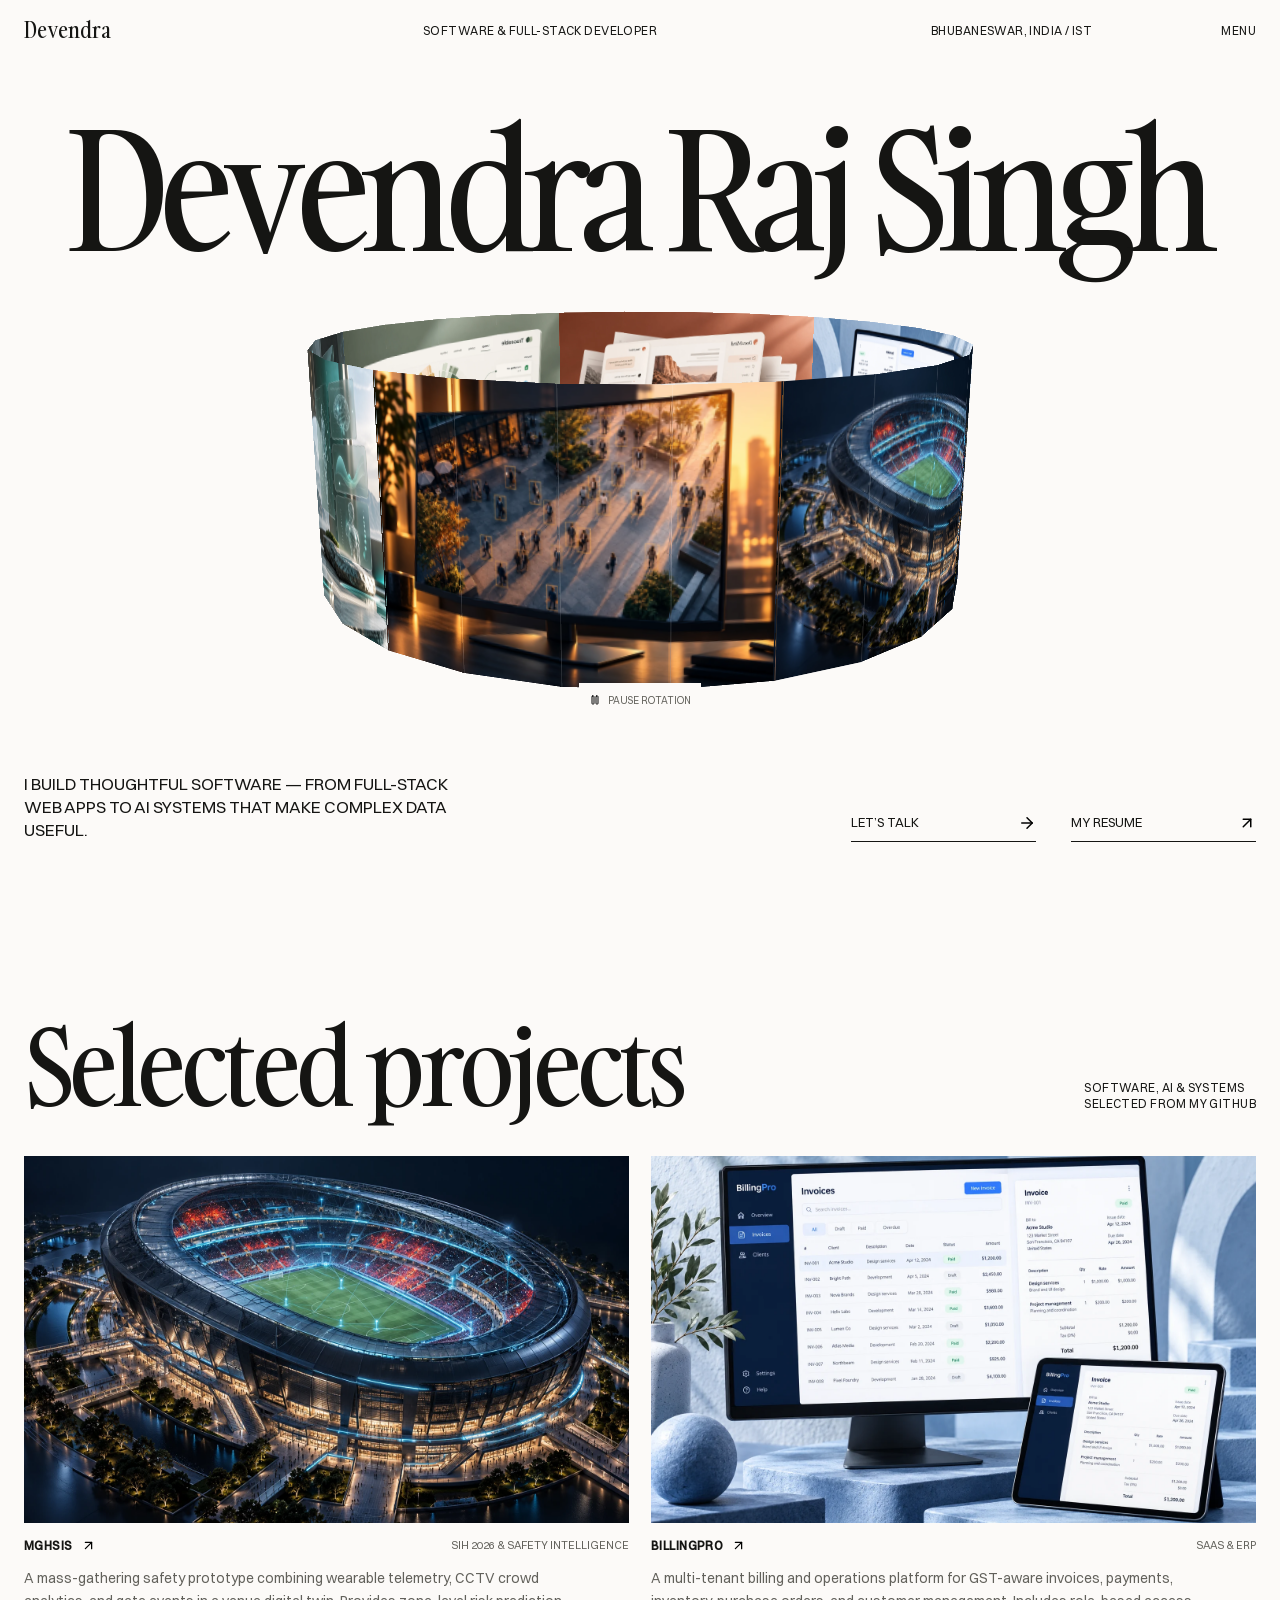
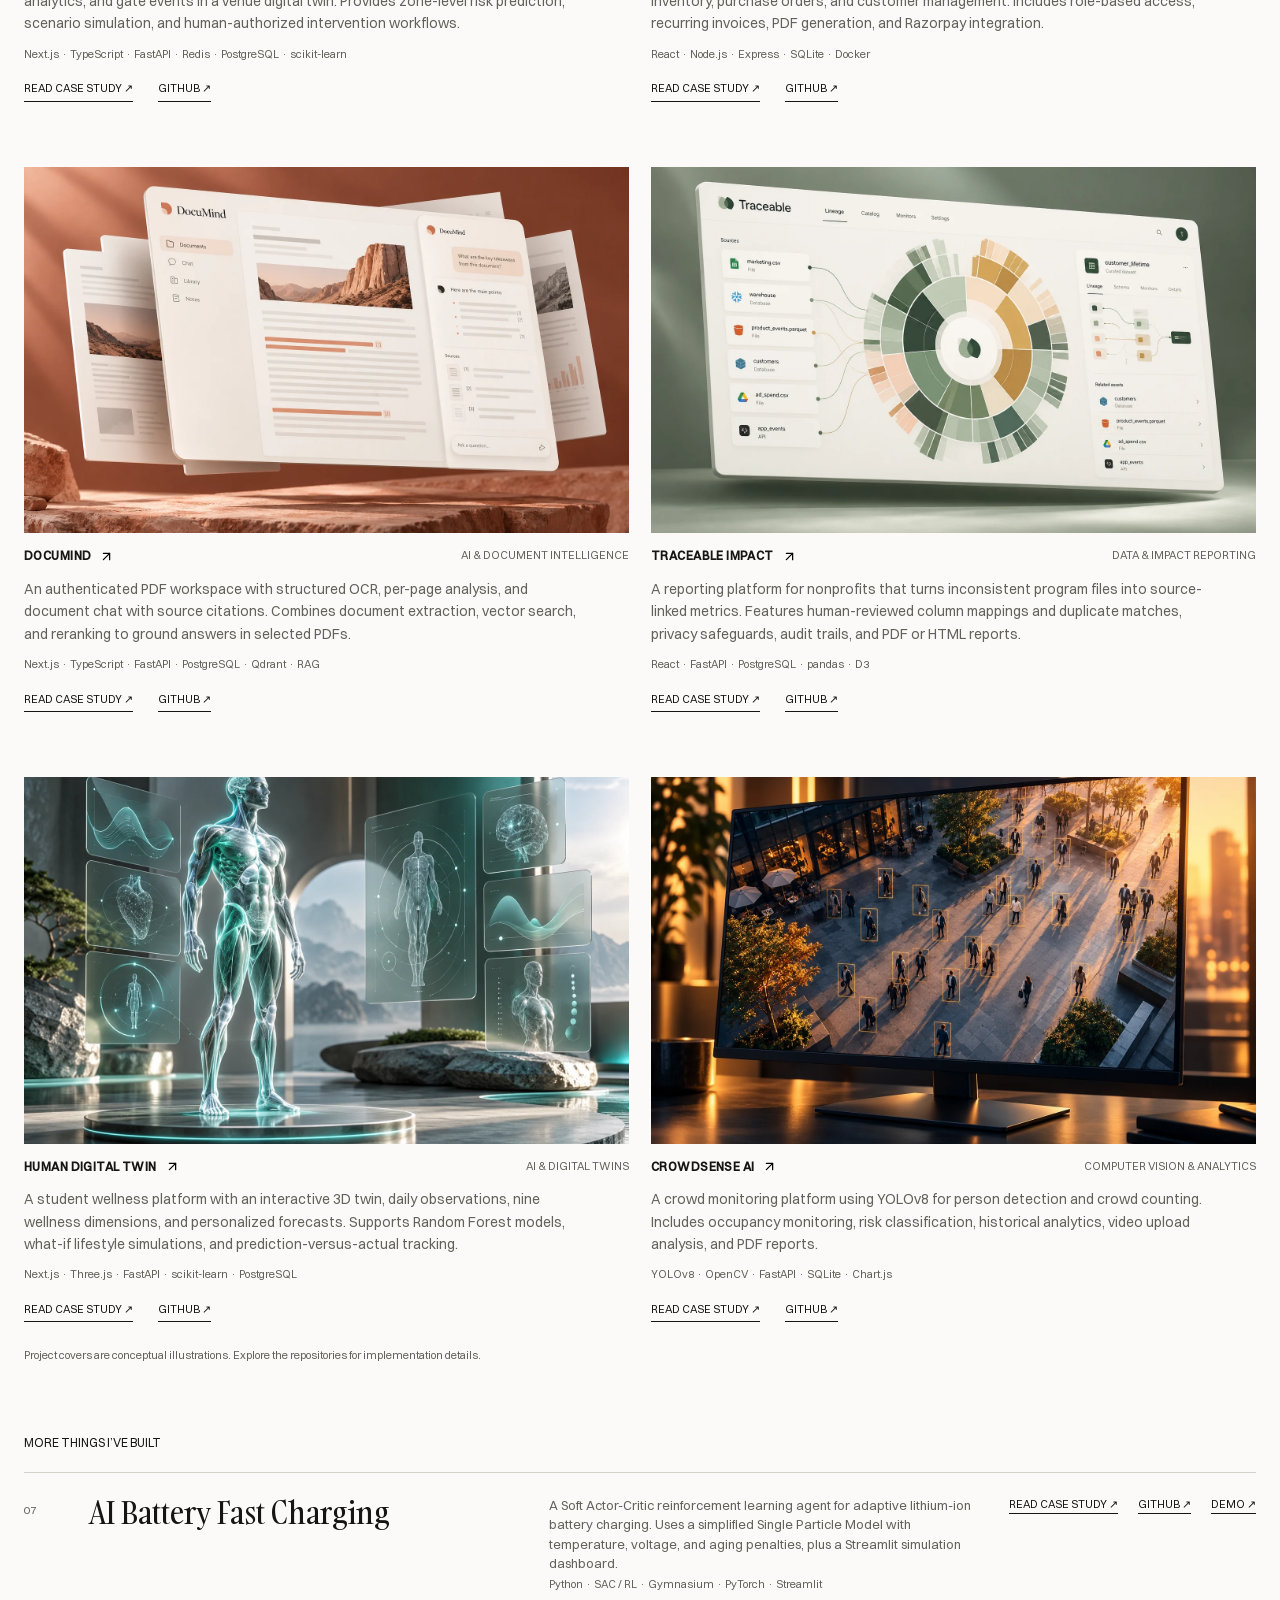
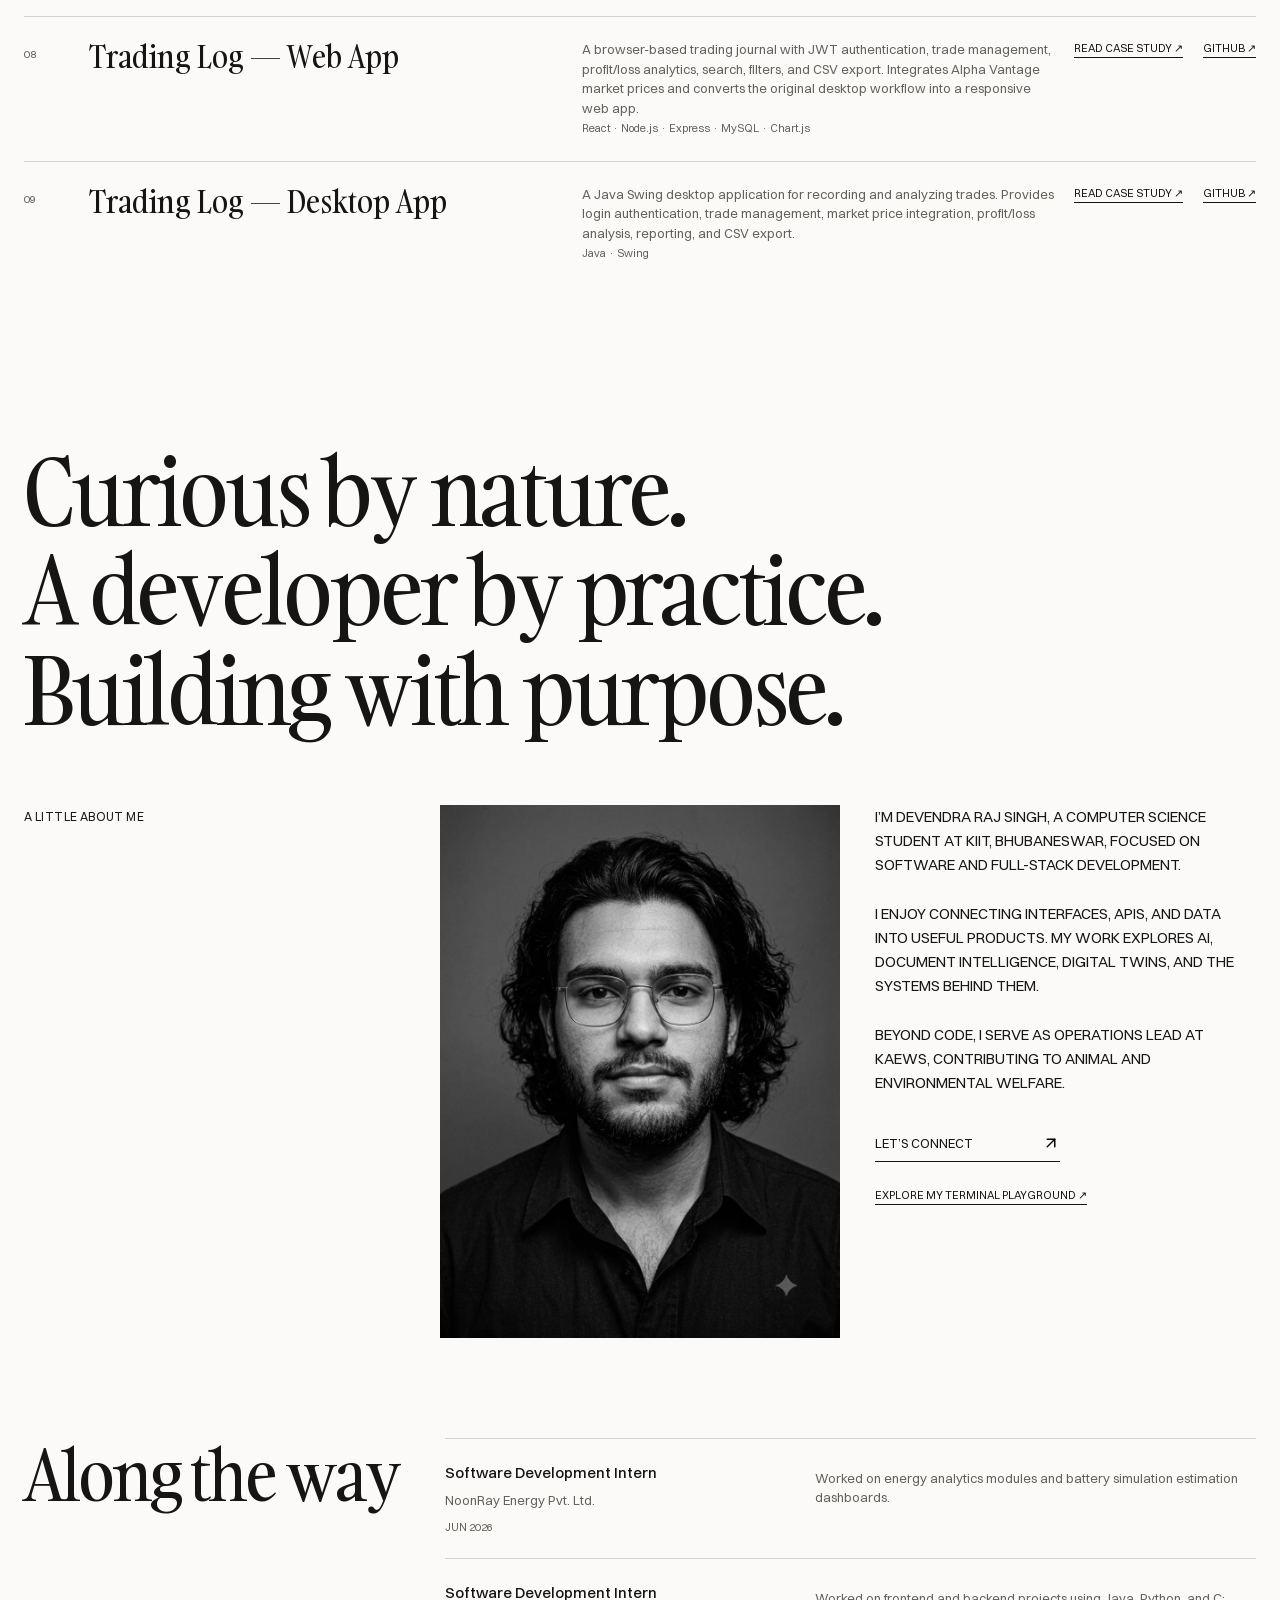
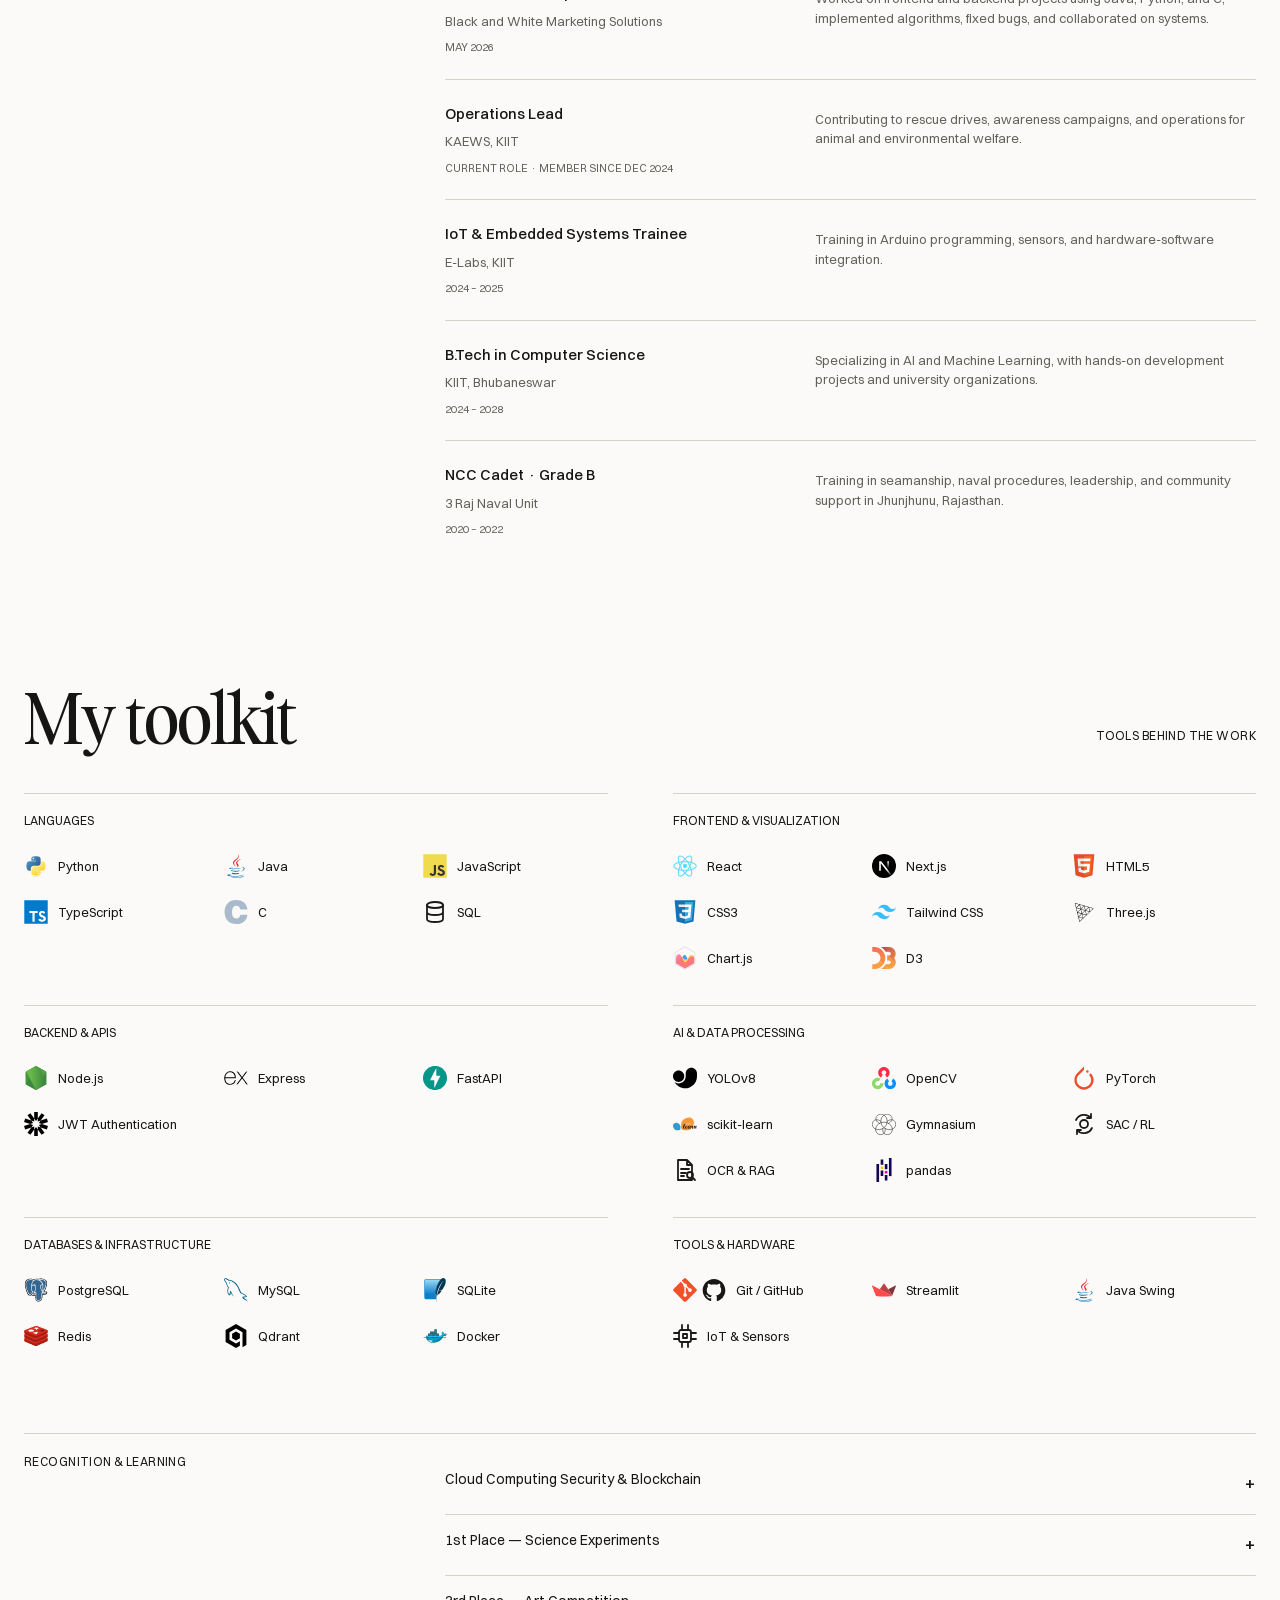
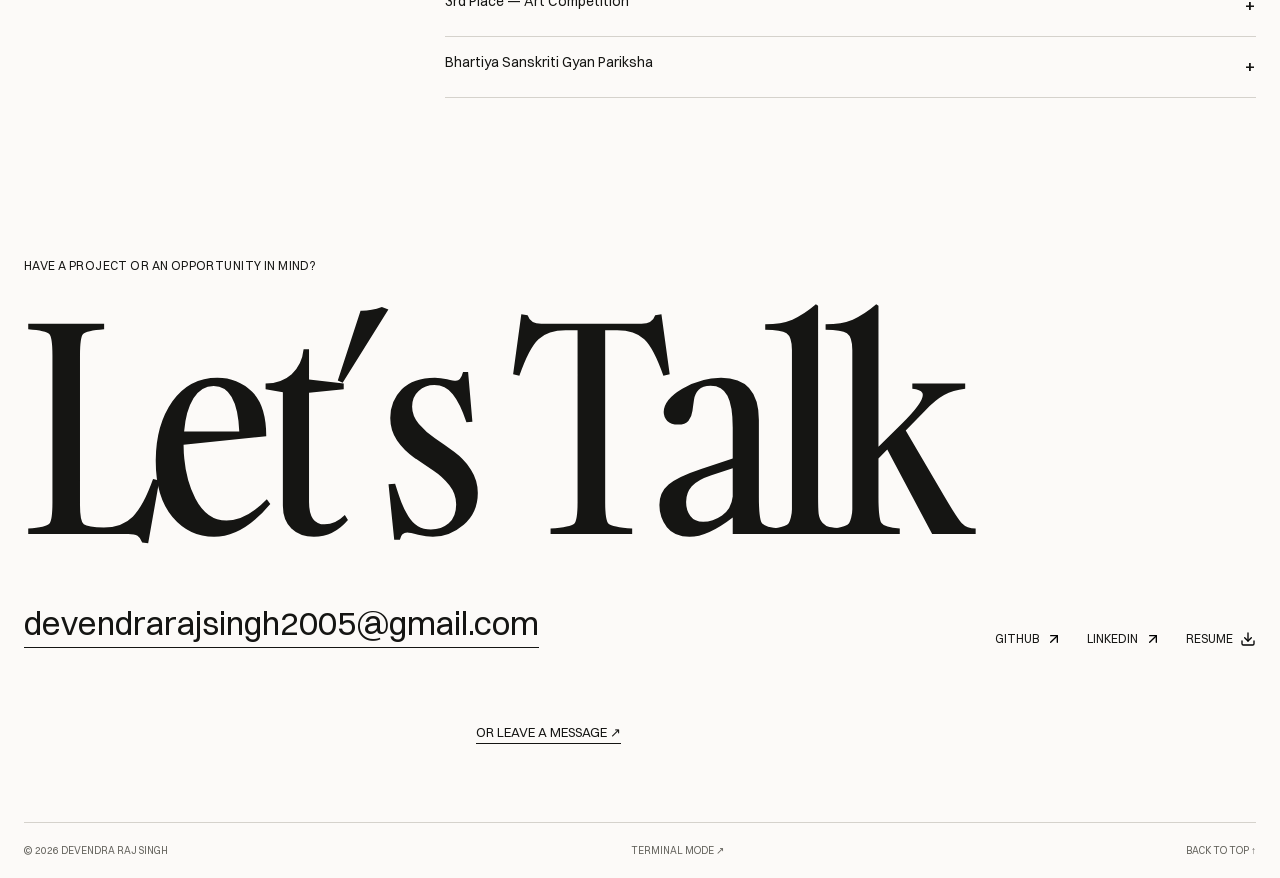
==== index.html @ 2e018aa2 "Publish redesigned portfolio with nine project case studies" ====
<!doctype html>
<html lang="en"><head><meta charset="utf-8"><meta name="viewport" content="width=device-width,initial-scale=1"><title>Devendra Raj Singh — Software & Full-Stack Developer</title><meta name="description" content="Devendra Raj Singh — full-stack developer and Computer Science student at KIIT. Explore software, AI, and digital twin projects."><meta name="theme-color" content="#fcfaf8"><link rel="icon" href="favicon.svg" type="image/svg+xml"><link rel="preload" href="fonts/gambarino.woff2" as="font" type="font/woff2" crossorigin><link rel="stylesheet" href="portfolio.css"><script defer src="vendor/email.min.js"></script><script defer src="portfolio.js"></script></head>
<body><a class="skip" href="#main">Skip to content</a>
<header class="site-header"><a class="wordmark" href="#home" aria-label="Devendra Raj Singh home">Devendra</a><span class="eyebrow">Software & full-stack developer</span><span class="eyebrow location">Bhubaneswar, India / IST</span><button class="menu-toggle" type="button" aria-expanded="false" aria-controls="menu-panel">MENU</button></header>
<div class="menu-panel" id="menu-panel" hidden><nav aria-label="Main navigation"><a href="#home"><small>01</small>Home</a><a href="#projects"><small>02</small>Projects</a><a href="#about"><small>03</small>About</a><a href="#skills"><small>04</small>Skills</a><a href="#contact"><small>05</small>Contact</a></nav><div class="menu-footer"><a href="output/pdf/Devendra_Raj_Singh_Resume.pdf" target="_blank" rel="noopener">Download resume ↗</a><a href="mailto:devendrarajsingh2005@gmail.com">devendrarajsingh2005@gmail.com</a></div></div>
<main id="main"><section class="hero" id="home" aria-labelledby="hero-title"><h1 id="hero-title">Devendra <span>Raj Singh</span></h1><div class="ring-stage" tabindex="0" role="group" aria-label="Rotating project artwork. Drag or use left and right arrow keys to rotate; space to pause."><div class="project-ring" aria-hidden="true"><div class="ring-slice" style="--angle:0deg;background-image:url('images/redesign/mghsis-cover.webp');background-position:0% center"></div><div class="ring-slice" style="--angle:15deg;background-image:url('images/redesign/mghsis-cover.webp');background-position:33.333333333333336% center"></div><div class="ring-slice" style="--angle:30deg;background-image:url('images/redesign/mghsis-cover.webp');background-position:66.66666666666667% center"></div><div class="ring-slice" style="--angle:45deg;background-image:url('images/redesign/mghsis-cover.webp');background-position:100% center"></div><div class="ring-slice" style="--angle:60deg;background-image:url('images/redesign/billingpro-cover.webp');background-position:0% center"></div><div class="ring-slice" style="--angle:75deg;background-image:url('images/redesign/billingpro-cover.webp');background-position:33.333333333333336% center"></div><div class="ring-slice" style="--angle:90deg;background-image:url('images/redesign/billingpro-cover.webp');background-position:66.66666666666667% center"></div><div class="ring-slice" style="--angle:105deg;background-image:url('images/redesign/billingpro-cover.webp');background-position:100% center"></div><div class="ring-slice" style="--angle:120deg;background-image:url('images/redesign/documind-cover.webp');background-position:0% center"></div><div class="ring-slice" style="--angle:135deg;background-image:url('images/redesign/documind-cover.webp');background-position:33.333333333333336% center"></div><div class="ring-slice" style="--angle:150deg;background-image:url('images/redesign/documind-cover.webp');background-position:66.66666666666667% center"></div><div class="ring-slice" style="--angle:165deg;background-image:url('images/redesign/documind-cover.webp');background-position:100% center"></div><div class="ring-slice" style="--angle:180deg;background-image:url('images/redesign/traceable-cover.webp');background-position:0% center"></div><div class="ring-slice" style="--angle:195deg;background-image:url('images/redesign/traceable-cover.webp');background-position:33.333333333333336% center"></div><div class="ring-slice" style="--angle:210deg;background-image:url('images/redesign/traceable-cover.webp');background-position:66.66666666666667% center"></div><div class="ring-slice" style="--angle:225deg;background-image:url('images/redesign/traceable-cover.webp');background-position:100% center"></div><div class="ring-slice" style="--angle:240deg;background-image:url('images/redesign/human-twin-cover.webp');background-position:0% center"></div><div class="ring-slice" style="--angle:255deg;background-image:url('images/redesign/human-twin-cover.webp');background-position:33.333333333333336% center"></div><div class="ring-slice" style="--angle:270deg;background-image:url('images/redesign/human-twin-cover.webp');background-position:66.66666666666667% center"></div><div class="ring-slice" style="--angle:285deg;background-image:url('images/redesign/human-twin-cover.webp');background-position:100% center"></div><div class="ring-slice" style="--angle:300deg;background-image:url('images/redesign/crowdsense-cover.webp');background-position:0% center"></div><div class="ring-slice" style="--angle:315deg;background-image:url('images/redesign/crowdsense-cover.webp');background-position:33.333333333333336% center"></div><div class="ring-slice" style="--angle:330deg;background-image:url('images/redesign/crowdsense-cover.webp');background-position:66.66666666666667% center"></div><div class="ring-slice" style="--angle:345deg;background-image:url('images/redesign/crowdsense-cover.webp');background-position:100% center"></div></div></div><div class="ring-bottom"><button type="button" class="motion-toggle" hidden><img src="images/icons/pause.svg" alt="" width="18" height="18"><span>Pause rotation</span></button></div><div class="hero-bottom"><p class="hero-intro">I build thoughtful software — from full-stack web apps to AI systems that make complex data useful.</p><div class="hero-actions"><a class="text-link" href="#contact">Let’s talk <img src="images/icons/arrow-right.svg" alt="" width="18" height="18"></a><a class="text-link" href="output/pdf/Devendra_Raj_Singh_Resume.pdf" target="_blank" rel="noopener">My resume <img src="images/icons/arrow-up-right.svg" alt="" width="18" height="18"></a></div></div></section>
<section class="section" id="projects" aria-labelledby="projects-title"><div class="section-top"><h2 id="projects-title">Selected projects</h2><span class="eyebrow">Software, AI & systems<br>Selected from my GitHub</span></div><div class="project-grid"><article class="project"><a class="project-image" href="case-studies/mghsis.html" aria-label="Read the MGHSIS case study"><img src="images/redesign/mghsis-cover.webp" alt="MGHSIS — illustrative project artwork" width="1536" height="1024" loading="lazy"></a><div class="project-caption"><h3 class="eyebrow"><a href="case-studies/mghsis.html">MGHSIS <img src="images/icons/arrow-up-right.svg" alt="" width="18" height="18"></a></h3><span class="project-category">SIH 2026 &amp; Safety Intelligence</span></div><p class="project-description">A mass-gathering safety prototype combining wearable telemetry, CCTV crowd analytics, and gate events in a venue digital twin. Provides zone-level risk prediction, scenario simulation, and human-authorized intervention workflows.</p><p class="project-tech">Next.js · TypeScript · FastAPI · Redis · PostgreSQL · scikit-learn</p><div class="project-links"><a href="case-studies/mghsis.html">Read case study ↗</a><a href="https://github.com/devendrarajsingh07/SIH2026-MGHSIS." target="_blank" rel="noopener noreferrer">GitHub ↗</a></div></article>
<article class="project"><a class="project-image" href="case-studies/billingpro.html" aria-label="Read the BillingPro case study"><img src="images/redesign/billingpro-cover.webp" alt="BillingPro — illustrative project artwork" width="1536" height="1024" loading="lazy"></a><div class="project-caption"><h3 class="eyebrow"><a href="case-studies/billingpro.html">BillingPro <img src="images/icons/arrow-up-right.svg" alt="" width="18" height="18"></a></h3><span class="project-category">SaaS &amp; ERP</span></div><p class="project-description">A multi-tenant billing and operations platform for GST-aware invoices, payments, inventory, purchase orders, and customer management. Includes role-based access, recurring invoices, PDF generation, and Razorpay integration.</p><p class="project-tech">React · Node.js · Express · SQLite · Docker</p><div class="project-links"><a href="case-studies/billingpro.html">Read case study ↗</a><a href="https://github.com/devendrarajsingh07/billingpro-saas" target="_blank" rel="noopener noreferrer">GitHub ↗</a></div></article>
<article class="project"><a class="project-image" href="case-studies/documind.html" aria-label="Read the DocuMind case study"><img src="images/redesign/documind-cover.webp" alt="DocuMind — illustrative project artwork" width="1536" height="1024" loading="lazy"></a><div class="project-caption"><h3 class="eyebrow"><a href="case-studies/documind.html">DocuMind <img src="images/icons/arrow-up-right.svg" alt="" width="18" height="18"></a></h3><span class="project-category">AI &amp; Document Intelligence</span></div><p class="project-description">An authenticated PDF workspace with structured OCR, per-page analysis, and document chat with source citations. Combines document extraction, vector search, and reranking to ground answers in selected PDFs.</p><p class="project-tech">Next.js · TypeScript · FastAPI · PostgreSQL · Qdrant · RAG</p><div class="project-links"><a href="case-studies/documind.html">Read case study ↗</a><a href="https://github.com/devendrarajsingh07/Pdf-with-Ai-Rag" target="_blank" rel="noopener noreferrer">GitHub ↗</a></div></article>
<article class="project"><a class="project-image" href="case-studies/traceable.html" aria-label="Read the Traceable Impact case study"><img src="images/redesign/traceable-cover.webp" alt="Traceable Impact — illustrative project artwork" width="1536" height="1024" loading="lazy"></a><div class="project-caption"><h3 class="eyebrow"><a href="case-studies/traceable.html">Traceable Impact <img src="images/icons/arrow-up-right.svg" alt="" width="18" height="18"></a></h3><span class="project-category">Data &amp; Impact Reporting</span></div><p class="project-description">A reporting platform for nonprofits that turns inconsistent program files into source-linked metrics. Features human-reviewed column mappings and duplicate matches, privacy safeguards, audit trails, and PDF or HTML reports.</p><p class="project-tech">React · FastAPI · PostgreSQL · pandas · D3</p><div class="project-links"><a href="case-studies/traceable.html">Read case study ↗</a><a href="https://github.com/devendrarajsingh07/Traceable-impact-reporting-" target="_blank" rel="noopener noreferrer">GitHub ↗</a></div></article>
<article class="project"><a class="project-image" href="case-studies/human-digital-twin.html" aria-label="Read the Human Digital Twin case study"><img src="images/redesign/human-twin-cover.webp" alt="Human Digital Twin — illustrative project artwork" width="1536" height="1024" loading="lazy"></a><div class="project-caption"><h3 class="eyebrow"><a href="case-studies/human-digital-twin.html">Human Digital Twin <img src="images/icons/arrow-up-right.svg" alt="" width="18" height="18"></a></h3><span class="project-category">AI &amp; Digital Twins</span></div><p class="project-description">A student wellness platform with an interactive 3D twin, daily observations, nine wellness dimensions, and personalized forecasts. Supports Random Forest models, what-if lifestyle simulations, and prediction-versus-actual tracking.</p><p class="project-tech">Next.js · Three.js · FastAPI · scikit-learn · PostgreSQL</p><div class="project-links"><a href="case-studies/human-digital-twin.html">Read case study ↗</a><a href="https://github.com/devendrarajsingh07/Human-Digital-Twin0.1" target="_blank" rel="noopener noreferrer">GitHub ↗</a></div></article>
<article class="project"><a class="project-image" href="case-studies/crowdsense.html" aria-label="Read the CrowdSense AI case study"><img src="images/redesign/crowdsense-cover.webp" alt="CrowdSense AI — illustrative project artwork" width="1536" height="1024" loading="lazy"></a><div class="project-caption"><h3 class="eyebrow"><a href="case-studies/crowdsense.html">CrowdSense AI <img src="images/icons/arrow-up-right.svg" alt="" width="18" height="18"></a></h3><span class="project-category">Computer Vision &amp; Analytics</span></div><p class="project-description">A crowd monitoring platform using YOLOv8 for person detection and crowd counting. Includes occupancy monitoring, risk classification, historical analytics, video upload analysis, and PDF reports.</p><p class="project-tech">YOLOv8 · OpenCV · FastAPI · SQLite · Chart.js</p><div class="project-links"><a href="case-studies/crowdsense.html">Read case study ↗</a><a href="https://github.com/devendrarajsingh07/CrowdSense-AI" target="_blank" rel="noopener noreferrer">GitHub ↗</a></div></article></div><p class="art-note">Project covers are conceptual illustrations. Explore the repositories for implementation details.</p><div class="more-projects"><h3>More things I’ve built</h3><article class="archive-project"><span class="number">07</span><h3><a href="case-studies/battery-fast-charging.html" aria-label="Read the AI Battery Fast Charging case study">AI Battery Fast Charging</a></h3><p>A Soft Actor-Critic reinforcement learning agent for adaptive lithium-ion battery charging. Uses a simplified Single Particle Model with temperature, voltage, and aging penalties, plus a Streamlit simulation dashboard.<br><span class="project-tech">Python · SAC / RL · Gymnasium · PyTorch · Streamlit</span></p><div class="archive-links"><a href="case-studies/battery-fast-charging.html">Read case study ↗</a><a href="https://github.com/devendrarajsingh07/AI_Battery_Fast_Charging" target="_blank" rel="noopener noreferrer">GitHub ↗</a><a href="https://devrajsingh07.streamlit.app" target="_blank" rel="noopener noreferrer">Demo ↗</a></div></article>
<article class="archive-project"><span class="number">08</span><h3><a href="case-studies/trading-log-web.html" aria-label="Read the Trading Log — Web App case study">Trading Log — Web App</a></h3><p>A browser-based trading journal with JWT authentication, trade management, profit/loss analytics, search, filters, and CSV export. Integrates Alpha Vantage market prices and converts the original desktop workflow into a responsive web app.<br><span class="project-tech">React · Node.js · Express · MySQL · Chart.js</span></p><div class="archive-links"><a href="case-studies/trading-log-web.html">Read case study ↗</a><a href="https://github.com/devendrarajsingh07/Trading-Log-Management-System-using-JS" target="_blank" rel="noopener noreferrer">GitHub ↗</a></div></article>
<article class="archive-project"><span class="number">09</span><h3><a href="case-studies/trading-log-desktop.html" aria-label="Read the Trading Log — Desktop App case study">Trading Log — Desktop App</a></h3><p>A Java Swing desktop application for recording and analyzing trades. Provides login authentication, trade management, market price integration, profit/loss analysis, reporting, and CSV export.<br><span class="project-tech">Java · Swing</span></p><div class="archive-links"><a href="case-studies/trading-log-desktop.html">Read case study ↗</a><a href="https://github.com/devendrarajsingh07/Trading-Log-Management-System" target="_blank" rel="noopener noreferrer">GitHub ↗</a></div></article></div></section>
<section class="section about" id="about" aria-labelledby="about-title"><h2 class="about-heading" id="about-title">Curious by nature.<br>A developer by practice.<br>Building with purpose.</h2><div class="about-layout"><p class="eyebrow about-label">A little about me</p><img class="portrait" src="images/devendra-portrait.jpeg" alt="Portrait of Devendra Raj Singh" width="896" height="1200" loading="lazy"><div class="about-copy"><p>I’m Devendra Raj Singh, a Computer Science student at KIIT, Bhubaneswar, focused on software and full-stack development.</p><p>I enjoy connecting interfaces, APIs, and data into useful products. My work explores AI, document intelligence, digital twins, and the systems behind them.</p><p>Beyond code, I serve as Operations Lead at KAEWS, contributing to animal and environmental welfare.</p><a class="text-link" href="mailto:devendrarajsingh2005@gmail.com">Let’s connect <img src="images/icons/arrow-up-right.svg" alt="" width="18" height="18"></a><a class="small-link" href="terminal.html">Explore my terminal playground ↗</a></div></div><div class="experience"><h2>Along the way</h2><div><article class="experience-entry"><div><h3>Software Development Intern</h3><p>NoonRay Energy Pvt. Ltd.</p><time>Jun 2026</time></div><p>Worked on energy analytics modules and battery simulation estimation dashboards.</p></article><article class="experience-entry"><div><h3>Software Development Intern</h3><p>Black and White Marketing Solutions</p><time>May 2026</time></div><p>Worked on frontend and backend projects using Java, Python, and C; implemented algorithms, fixed bugs, and collaborated on systems.</p></article><article class="experience-entry"><div><h3>Operations Lead</h3><p>KAEWS, KIIT</p><time>Current role · Member since Dec 2024</time></div><p>Contributing to rescue drives, awareness campaigns, and operations for animal and environmental welfare.</p></article><article class="experience-entry"><div><h3>IoT &amp; Embedded Systems Trainee</h3><p>E-Labs, KIIT</p><time>2024 – 2025</time></div><p>Training in Arduino programming, sensors, and hardware-software integration.</p></article><article class="experience-entry"><div><h3>B.Tech in Computer Science</h3><p>KIIT, Bhubaneswar</p><time>2024 – 2028</time></div><p>Specializing in AI and Machine Learning, with hands-on development projects and university organizations.</p></article><article class="experience-entry"><div><h3>NCC Cadet · Grade B</h3><p>3 Raj Naval Unit</p><time>2020 – 2022</time></div><p>Training in seamanship, naval procedures, leadership, and community support in Jhunjhunu, Rajasthan.</p></article></div></div></section>
<section class="section skills" id="skills" aria-labelledby="skills-title"><div class="section-top"><h2 id="skills-title">My toolkit</h2><p class="eyebrow">Tools behind the work</p></div><div class="skills-grid-groups"><div class="skill-group"><h3>Languages</h3><div class="skills-grid">
                    <span class="skill-badge"><img class="skill-icon" src="images/skills/python.svg" alt="" aria-hidden="true" width="24" height="24" loading="lazy"><span>Python</span></span>
                    <span class="skill-badge"><img class="skill-icon" src="images/skills/java.svg" alt="" aria-hidden="true" width="24" height="24" loading="lazy"><span>Java</span></span>
                    <span class="skill-badge"><img class="skill-icon" src="images/skills/javascript.svg" alt="" aria-hidden="true" width="24" height="24" loading="lazy"><span>JavaScript</span></span>
                    <span class="skill-badge"><img class="skill-icon" src="images/skills/typescript.svg" alt="" aria-hidden="true" width="24" height="24" loading="lazy"><span>TypeScript</span></span>
                    <span class="skill-badge"><img class="skill-icon" src="images/skills/c.svg" alt="" aria-hidden="true" width="24" height="24" loading="lazy"><span>C</span></span>
                    <span class="skill-badge"><img class="skill-icon" src="images/skills/sql.svg" alt="" aria-hidden="true" width="24" height="24" loading="lazy"><span>SQL</span></span>
                </div></div>
<div class="skill-group"><h3>Frontend &amp; Visualization</h3><div class="skills-grid">
                    <span class="skill-badge"><img class="skill-icon" src="images/skills/react.svg" alt="" aria-hidden="true" width="24" height="24" loading="lazy"><span>React</span></span>
                    <span class="skill-badge"><img class="skill-icon" src="images/skills/nextjs.svg" alt="" aria-hidden="true" width="24" height="24" loading="lazy"><span>Next.js</span></span>
                    <span class="skill-badge"><img class="skill-icon" src="images/skills/html5.svg" alt="" aria-hidden="true" width="24" height="24" loading="lazy"><span>HTML5</span></span>
                    <span class="skill-badge"><img class="skill-icon" src="images/skills/css3.svg" alt="" aria-hidden="true" width="24" height="24" loading="lazy"><span>CSS3</span></span>
                    <span class="skill-badge"><img class="skill-icon" src="images/skills/tailwind.svg" alt="" aria-hidden="true" width="24" height="24" loading="lazy"><span>Tailwind CSS</span></span>
                    <span class="skill-badge"><img class="skill-icon" src="images/skills/threejs.svg" alt="" aria-hidden="true" width="24" height="24" loading="lazy"><span>Three.js</span></span>
                    <span class="skill-badge"><img class="skill-icon" src="images/skills/chartjs.svg" alt="" aria-hidden="true" width="24" height="24" loading="lazy"><span>Chart.js</span></span>
                    <span class="skill-badge"><img class="skill-icon" src="images/skills/d3.svg" alt="" aria-hidden="true" width="24" height="24" loading="lazy"><span>D3</span></span>
                </div></div>
<div class="skill-group"><h3>Backend &amp; APIs</h3><div class="skills-grid">
                    <span class="skill-badge"><img class="skill-icon" src="images/skills/nodejs.svg" alt="" aria-hidden="true" width="24" height="24" loading="lazy"><span>Node.js</span></span>
                    <span class="skill-badge"><img class="skill-icon" src="images/skills/express.svg" alt="" aria-hidden="true" width="24" height="24" loading="lazy"><span>Express</span></span>
                    <span class="skill-badge"><img class="skill-icon" src="images/skills/fastapi.svg" alt="" aria-hidden="true" width="24" height="24" loading="lazy"><span>FastAPI</span></span>
                    <span class="skill-badge"><img class="skill-icon" src="images/skills/jsonwebtokens.svg" alt="" aria-hidden="true" width="24" height="24" loading="lazy"><span>JWT Authentication</span></span>
                </div></div>
<div class="skill-group"><h3>AI &amp; Data Processing</h3><div class="skills-grid">
                    <span class="skill-badge"><img class="skill-icon" src="images/skills/ultralytics.svg" alt="" aria-hidden="true" width="24" height="24" loading="lazy"><span>YOLOv8</span></span>
                    <span class="skill-badge"><img class="skill-icon" src="images/skills/opencv.svg" alt="" aria-hidden="true" width="24" height="24" loading="lazy"><span>OpenCV</span></span>
                    <span class="skill-badge"><img class="skill-icon" src="images/skills/pytorch.svg" alt="" aria-hidden="true" width="24" height="24" loading="lazy"><span>PyTorch</span></span>
                    <span class="skill-badge"><img class="skill-icon" src="images/skills/sklearn.svg" alt="" aria-hidden="true" width="24" height="24" loading="lazy"><span>scikit-learn</span></span>
                    <span class="skill-badge"><img class="skill-icon skill-icon-wide" src="images/skills/gymnasium.svg" alt="" aria-hidden="true" width="24" height="24" loading="lazy"><span>Gymnasium</span></span>
                    <span class="skill-badge"><img class="skill-icon" src="images/skills/reinforcement-learning.svg" alt="" aria-hidden="true" width="24" height="24" loading="lazy"><span>SAC / RL</span></span>
                    <span class="skill-badge"><img class="skill-icon" src="images/skills/document-ai.svg" alt="" aria-hidden="true" width="24" height="24" loading="lazy"><span>OCR &amp; RAG</span></span>
                    <span class="skill-badge"><img class="skill-icon" src="images/skills/pandas.svg" alt="" aria-hidden="true" width="24" height="24" loading="lazy"><span>pandas</span></span>
                </div></div>
<div class="skill-group"><h3>Databases &amp; Infrastructure</h3><div class="skills-grid">
                    <span class="skill-badge"><img class="skill-icon" src="images/skills/postgresql.svg" alt="" aria-hidden="true" width="24" height="24" loading="lazy"><span>PostgreSQL</span></span>
                    <span class="skill-badge"><img class="skill-icon" src="images/skills/mysql.svg" alt="" aria-hidden="true" width="24" height="24" loading="lazy"><span>MySQL</span></span>
                    <span class="skill-badge"><img class="skill-icon" src="images/skills/sqlite.svg" alt="" aria-hidden="true" width="24" height="24" loading="lazy"><span>SQLite</span></span>
                    <span class="skill-badge"><img class="skill-icon" src="images/skills/redis.svg" alt="" aria-hidden="true" width="24" height="24" loading="lazy"><span>Redis</span></span>
                    <span class="skill-badge"><img class="skill-icon" src="images/skills/qdrant.svg" alt="" aria-hidden="true" width="24" height="24" loading="lazy"><span>Qdrant</span></span>
                    <span class="skill-badge"><img class="skill-icon" src="images/skills/docker.svg" alt="" aria-hidden="true" width="24" height="24" loading="lazy"><span>Docker</span></span>
                </div></div>
<div class="skill-group"><h3>Tools &amp; Hardware</h3><div class="skills-grid">
                    <span class="skill-badge"><img class="skill-icon" src="images/skills/git.svg" alt="" aria-hidden="true" width="24" height="24" loading="lazy"><img class="skill-icon" src="images/skills/github.svg" alt="" aria-hidden="true" width="24" height="24" loading="lazy"><span>Git / GitHub</span></span>
                    <span class="skill-badge"><img class="skill-icon" src="images/skills/streamlit.svg" alt="" aria-hidden="true" width="24" height="24" loading="lazy"><span>Streamlit</span></span>
                    <span class="skill-badge"><img class="skill-icon" src="images/skills/java.svg" alt="" aria-hidden="true" width="24" height="24" loading="lazy"><span>Java Swing</span></span>
                    <span class="skill-badge"><img class="skill-icon" src="images/skills/iot.svg" alt="" aria-hidden="true" width="24" height="24" loading="lazy"><span>IoT &amp; Sensors</span></span>
                </div></div></div><div class="recognition"><p class="eyebrow">Recognition & learning</p><div><details><summary>Cloud Computing Security &amp; Blockchain</summary><p>Completed a 40-hour self-paced course from Electronics &amp; ICT Academy, IIT Roorkee, Jun 2026. Certificate ID: EICTIITR-SPC-CCSB-25-24.</p></details><details><summary>1st Place — Science Experiments</summary><p>Science &amp; Creativity Week, Birla Science Centre, BITS Pilani. Feb 2020.</p></details><details><summary>3rd Place — Art Competition</summary><p>Bharat Singh Memorial Art Competition, Birla Education Trust, Pilani. Dec 2019.</p></details><details><summary>Bhartiya Sanskriti Gyan Pariksha</summary><p>Participated in the cultural knowledge examination conducted by Gayatri Teerth, Shantikunj, Haridwar. 2019–20.</p></details></div></div></section>
<section class="section contact" id="contact" aria-labelledby="contact-title"><p class="eyebrow">Have a project or an opportunity in mind?</p><h2 id="contact-title">Let’s Talk</h2><div class="contact-top"><a class="email-link" href="mailto:devendrarajsingh2005@gmail.com">devendrarajsingh2005@gmail.com</a><div class="socials"><a href="https://github.com/devendrarajsingh07" target="_blank" rel="noopener noreferrer">GitHub <img src="images/icons/arrow-up-right.svg" alt="" width="18" height="18"></a><a href="https://www.linkedin.com/in/devendra-raj-singh-b118b3212/" target="_blank" rel="noopener noreferrer">LinkedIn <img src="images/icons/arrow-up-right.svg" alt="" width="18" height="18"></a><a href="output/pdf/Devendra_Raj_Singh_Resume.pdf" target="_blank" rel="noopener">Resume <img src="images/icons/download.svg" alt="" width="18" height="18"></a></div></div><details class="message-details"><summary>Or leave a message ↗</summary><form class="contact-form"><label>Your name<input name="name" autocomplete="name" required maxlength="120"></label><label>Email address<input name="email" type="email" autocomplete="email" required maxlength="254"></label><label class="full">Your message<textarea name="message" required maxlength="5000" rows="4"></textarea></label><button type="submit">Send message ↗</button><p class="form-status full" role="status" aria-live="polite"></p></form></details></section></main>
<footer class="site-footer"><span>© 2026 Devendra Raj Singh</span><a href="terminal.html">Terminal mode ↗</a><a href="#home">Back to top ↑</a></footer></body></html>
---- portfolio.css ----
@font-face{font-family:Gambarino;src:url('fonts/gambarino.woff2') format('woff2');font-display:swap}@font-face{font-family:Switzer;src:url('fonts/switzer-regular.woff2') format('woff2');font-display:swap}@font-face{font-family:Switzer;src:url('fonts/switzer-medium.woff2') format('woff2');font-weight:500;font-display:swap}
:root{--paper:#fcfaf8;--ink:#151513;--muted:#62615b;--line:#d5d2cc;--pad:24px}*{box-sizing:border-box}html{scroll-behavior:smooth;scroll-padding-top:85px}body{margin:0;background:var(--paper);color:var(--ink);font:16px/1.5 Switzer,Arial,sans-serif}body.menu-open{overflow:hidden}a{color:inherit;text-decoration:none}button,input,textarea{font:inherit;color:inherit}button,a,input,textarea,summary{-webkit-tap-highlight-color:transparent}button{cursor:pointer}a:focus-visible,button:focus-visible,summary:focus-visible,[tabindex]:focus-visible{outline:2px solid #975731;outline-offset:6px}img{display:block;max-width:100%}h1,h2,h3,p{margin:0}h1,h2,.serif{font-family:Gambarino,Georgia,serif;font-weight:400}h2{font-size:clamp(60px,8.2vw,130px);line-height:1.05;letter-spacing:-.045em}.eyebrow{font-size:12px;line-height:1.3;text-transform:uppercase;letter-spacing:.035em}.skip{position:fixed;top:-80px;left:15px;padding:12px;background:var(--ink);color:white;z-index:30}.skip:focus{top:12px}.site-header{position:relative;z-index:20;padding:20px var(--pad);display:grid;grid-template-columns:1fr 1fr 1fr auto;align-items:center;gap:20px}.wordmark{font-family:Gambarino,Georgia,serif;font-size:21px;line-height:1}.location{text-align:center}.menu-toggle{padding:0;border:0;background:none;font-size:12px;letter-spacing:.04em}.site-header:has(.menu-toggle[aria-expanded=true]){color:var(--paper)}.menu-panel{position:fixed;inset:0;background:var(--ink);color:var(--paper);z-index:15;padding:100px var(--pad) 30px;overflow:auto}.menu-panel[hidden]{display:none}.menu-panel nav a{border-bottom:1px solid #454540;display:flex;align-items:center;gap:25px;font-family:Gambarino,Georgia,serif;font-size:clamp(52px,8.5vw,115px);line-height:1.1;padding:7px 0}.menu-panel nav small{font-family:Switzer,Arial,sans-serif;font-size:12px;letter-spacing:0}.menu-footer{display:flex;justify-content:space-between;margin-top:30px;gap:20px;font-size:12px;text-transform:uppercase}.menu-footer a{text-decoration:underline;text-underline-offset:5px}
.hero{padding:38px var(--pad) 0;min-height:850px;overflow:hidden}.hero h1{font-size:clamp(60px,12.7vw,230px);letter-spacing:-.063em;line-height:1.1;white-space:nowrap;text-align:center;margin-left:-.035em}.ring-stage{height:390px;position:relative;perspective:1100px;touch-action:pan-y;cursor:grab;outline-offset:-12px;--radius:310px;--slice-width:83px;--slice-height:230px}.ring-stage:active{cursor:grabbing}.project-ring{position:absolute;top:45%;left:50%;width:0;height:0;transform-style:preserve-3d;transform:rotateX(-13deg) rotateY(22deg)}.ring-slice{position:absolute;left:calc(var(--slice-width)/-2);top:calc(var(--slice-height)/-2);width:calc(var(--slice-width) + 1px);height:var(--slice-height);background-size:400% 100%;backface-visibility:visible;transform:rotateY(var(--angle)) translateZ(var(--radius));border-right:1px solid #ffffff26}.ring-bottom{display:flex;justify-content:center;margin-top:-14px}.motion-toggle{border:0;background:none;display:flex;align-items:center;gap:7px;font-size:10px;text-transform:uppercase;color:var(--muted);padding:10px}.motion-toggle img{width:12px;height:12px}.hero-bottom{display:flex;justify-content:space-between;gap:30px;align-items:flex-end;margin:55px 0 65px}.hero-intro{max-width:430px;text-transform:uppercase;font-size:17px;line-height:1.35}.text-link{display:inline-flex;align-items:center;justify-content:space-between;gap:45px;border-bottom:1px solid;padding:8px 0;font-size:13px;text-transform:uppercase;min-width:185px}.text-link img{width:18px;height:18px}.hero-actions{display:flex;gap:35px;align-items:center}.section{padding:100px var(--pad) 0}.section-top{display:flex;justify-content:space-between;align-items:flex-end;margin-bottom:35px;gap:20px}.section-top .eyebrow{padding-bottom:10px}.project-grid{display:grid;grid-template-columns:1fr 1fr;gap:65px 22px}.project-image{overflow:hidden;display:block;background:#e5e2dc;aspect-ratio:1.65}.project-image img{width:100%;height:100%;object-fit:cover;transition:transform .65s cubic-bezier(.2,.65,.3,1)}.project-image:hover img{transform:scale(1.035)}.project-caption{display:flex;justify-content:space-between;gap:20px;margin-top:15px;text-transform:uppercase;font-size:13px;line-height:1.3}.project-caption a{display:flex;align-items:center;gap:8px}.project-caption img{width:15px;height:15px}.project-category{text-align:right;max-width:50%;font-size:11px;color:var(--muted)}.project-description{max-width:560px;font-size:14px;color:var(--muted);margin-top:14px;line-height:1.6}.project-tech{font-size:11px;margin-top:11px;color:var(--muted)}.art-note{margin-top:25px;font-size:11px;color:var(--muted)}.more-projects{margin-top:70px}.more-projects>h3{font-size:12px;font-weight:400;text-transform:uppercase;margin-bottom:20px}.archive-project{border-top:1px solid var(--line);display:grid;grid-template-columns:45px 1fr 1fr auto;gap:20px;padding:23px 0;align-items:start}.archive-project .number{font-size:11px;color:var(--muted);padding-top:6px}.archive-project h3{font-family:Gambarino,Georgia,serif;font-weight:400;font-size:30px;line-height:1.1}.archive-project p{font-size:13px;color:var(--muted)}.archive-links{display:flex;gap:20px;font-size:11px;text-transform:uppercase;text-decoration:underline;text-underline-offset:5px}
.about{padding-top:155px}.about-heading{font-size:clamp(48px,7.2vw,112px);line-height:1.08;letter-spacing:-.035em;max-width:1500px}.about-layout{display:grid;grid-template-columns:1fr 1.05fr 1fr;gap:35px;margin-top:65px;align-items:start}.about-label{padding-top:4px}.portrait{width:100%;height:auto;aspect-ratio:3/4;object-fit:cover;filter:grayscale(1)}.about-copy{text-transform:uppercase;font-size:15px;line-height:1.6}.about-copy p+p{margin-top:25px}.about-copy .text-link{margin-top:30px}.about-copy .small-link{display:block;font-size:11px;margin-top:25px;text-decoration:underline;text-underline-offset:5px}.experience{display:grid;grid-template-columns:1fr 2.1fr;gap:35px;margin-top:100px}.experience h2,.skills h2{font-size:clamp(48px,5.4vw,85px)}.experience-entry{border-top:1px solid var(--line);padding:23px 0;display:grid;grid-template-columns:1fr 1.3fr;gap:30px}.experience-entry h3{font-weight:500;font-size:15px}.experience-entry p{font-size:13px;color:var(--muted);margin-top:7px}.experience-entry time{font-size:11px;display:block;margin-top:8px;text-transform:uppercase;color:var(--muted)}.skills{padding-top:120px}.skills-grid-groups{margin-top:40px;display:grid;grid-template-columns:1fr 1fr;gap:35px 65px}.skill-group{border-top:1px solid var(--line);padding-top:18px}.skill-group h3{font-size:12px;font-weight:400;text-transform:uppercase;margin-bottom:24px}.skills-grid{display:grid;grid-template-columns:repeat(3,1fr);gap:22px 15px}.skill-badge{display:flex;align-items:center;gap:10px;font-size:13px;min-width:0}.skill-icon{width:24px;height:24px;object-fit:contain;flex-shrink:0}.skill-badge .skill-icon+.skill-icon{margin-left:-5px}.recognition{margin-top:85px;border-top:1px solid var(--line);padding-top:20px;display:grid;grid-template-columns:1fr 2.1fr;gap:35px}.recognition summary{cursor:pointer;display:flex;justify-content:space-between;list-style:none;font-size:14px;padding:15px 0;border-bottom:1px solid var(--line)}.recognition summary::-webkit-details-marker{display:none}.recognition summary:after{content:'+';font-size:20px}.recognition details[open] summary:after{content:'−'}.recognition details p{font-size:13px;color:var(--muted);padding:15px 0 25px;max-width:600px}.contact{padding-top:160px}.contact h2{font-size:clamp(90px,22.2vw,360px);letter-spacing:-.055em;line-height:1.06;white-space:nowrap}.contact-top{display:flex;justify-content:space-between;align-items:flex-end;margin:25px 0 60px;gap:30px}.email-link{font-size:clamp(17px,2.6vw,40px);border-bottom:1px solid;line-height:1.4;overflow-wrap:anywhere}.socials{display:flex;gap:25px;font-size:12px;text-transform:uppercase;flex-wrap:wrap}.socials a{display:flex;gap:7px;align-items:center}.socials img{width:16px;height:16px}.message-details{max-width:780px;margin:0 0 65px auto}.message-details>summary{cursor:pointer;font-size:13px;text-transform:uppercase;text-decoration:underline;text-underline-offset:6px;list-style:none;padding:15px 0}.contact-form{margin-top:25px;display:grid;grid-template-columns:1fr 1fr;gap:25px}.contact-form label{font-size:11px;text-transform:uppercase}.contact-form input,.contact-form textarea{display:block;width:100%;border:0;border-bottom:1px solid #9b9992;background:transparent;border-radius:0;padding:12px 0;outline-offset:5px;font-size:16px}.contact-form textarea{resize:vertical;min-height:100px}.full{grid-column:1/-1}.contact-form button{justify-self:start;border:0;border-bottom:1px solid;background:transparent;padding:8px 0;font-size:12px;text-transform:uppercase}.contact-form button:disabled{cursor:wait;opacity:.5}.form-status{font-size:13px;min-height:20px}.site-footer{border-top:1px solid var(--line);margin:0 var(--pad);padding:20px 0;display:flex;justify-content:space-between;gap:20px;font-size:10px;text-transform:uppercase;color:var(--muted)}
[hidden]{display:none!important}.site-header{position:sticky;top:0;background:var(--paper)}.site-header:has(.menu-toggle[aria-expanded=true]){background:var(--ink)}.ring-bottom{position:relative;z-index:2;margin-top:15px}.motion-toggle{background:var(--paper)}.menu-panel nav a{font-size:clamp(52px,7vw,100px)}
@media(min-width:1600px){.hero{min-height:980px}.ring-stage{height:460px;--radius:390px;--slice-width:104px;--slice-height:290px}.hero-bottom{margin-top:65px}}
@media(max-width:800px){:root{--pad:18px}.site-header{grid-template-columns:1fr auto}.site-header>.eyebrow{display:none}.hero{padding-top:45px;min-height:auto}.hero h1{font-size:18vw;white-space:normal;max-width:650px;margin:auto;line-height:1}.hero h1 span{display:block}.ring-stage{height:320px;--radius:230px;--slice-width:62px;--slice-height:185px}.hero-bottom{margin-top:35px;display:block;margin-bottom:25px}.hero-intro{font-size:15px;max-width:360px}.hero-actions{margin-top:25px;justify-content:space-between;gap:20px}.text-link{min-width:140px;font-size:11px;gap:15px}.section{padding-top:80px}.section-top{margin-bottom:25px}.section-top .eyebrow{font-size:10px;max-width:130px;text-align:right}.project-grid{gap:40px 18px}.project-caption{display:block;font-size:12px}.project-category{max-width:100%;text-align:left;margin-top:5px;font-size:10px}.project-description{font-size:13px}.archive-project{grid-template-columns:25px 1fr auto;gap:12px}.archive-project p{grid-column:2/4;grid-row:2}.archive-project h3{font-size:25px}.archive-links{gap:12px;font-size:10px}.about-layout{grid-template-columns:1fr 1fr;gap:25px;margin-top:40px}.about-label{grid-column:1/-1}.about-copy{font-size:12px}.experience{grid-template-columns:1fr;gap:30px;margin-top:75px}.skills-grid-groups{gap:35px 25px}.skills-grid{grid-template-columns:repeat(2,1fr);gap:18px 10px}.skill-badge{font-size:12px}.recognition{grid-template-columns:1fr;gap:20px}.contact{padding-top:100px}.contact-top{display:block;margin-bottom:35px}.socials{margin-top:30px;gap:20px}.contact h2{font-size:23vw}.message-details{margin-bottom:35px}}
@media(max-width:520px){.site-header{padding-top:18px}.wordmark{font-size:19px}.hero{padding-top:37px}.hero h1{font-size:22vw;letter-spacing:-.055em}.ring-stage{height:270px;--radius:158px;--slice-width:43px;--slice-height:155px;perspective:850px}.hero-intro{font-size:14px;max-width:310px}.hero-actions{gap:22px}.hero-actions .text-link{min-width:0;flex:1}.section-top h2{font-size:57px}.project-grid{grid-template-columns:1fr;gap:38px}.project-image{aspect-ratio:1.5}.project-caption{display:flex}.project-category{text-align:right;max-width:48%;margin:0}.project-description{margin-top:10px}.more-projects{margin-top:45px}.archive-project{grid-template-columns:20px 1fr}.archive-links{grid-column:2;margin-top:2px}.archive-project p{grid-column:2;grid-row:auto}.about-heading{font-size:46px;line-height:1.1}.about-layout{grid-template-columns:1fr;gap:25px}.portrait{max-height:460px;object-position:center 35%}.about-copy{font-size:14px}.about-copy .text-link{margin-top:18px}.experience-entry{grid-template-columns:1fr;gap:10px}.experience-entry p{margin-top:2px}.skills-grid-groups{grid-template-columns:1fr}.skills-grid{grid-template-columns:repeat(3,1fr);gap:20px 10px}.skill-badge{flex-direction:column;align-items:flex-start;gap:8px;font-size:11px}.skill-badge:has(.skill-icon+.skill-icon){flex-direction:row;flex-wrap:wrap}.skill-badge:has(.skill-icon+.skill-icon)>span{flex-basis:100%}.contact h2{font-size:23vw}.contact-form{grid-template-columns:1fr}.contact-form label{grid-column:1}.site-footer{flex-wrap:wrap;gap:12px}.menu-panel{padding-top:100px}.menu-panel nav a{font-size:60px;padding:12px 0}.menu-footer{flex-direction:column}.email-link{font-size:19px}}
.project-links{display:flex;gap:25px;margin-top:18px;font-size:11px;text-transform:uppercase}.project-links a{border-bottom:1px solid;padding-bottom:4px}.project-links a:hover{opacity:.65}
@media(prefers-reduced-motion:reduce){html{scroll-behavior:auto}*,*:before,*:after{transition:none!important}.project-image:hover img{transform:none}}
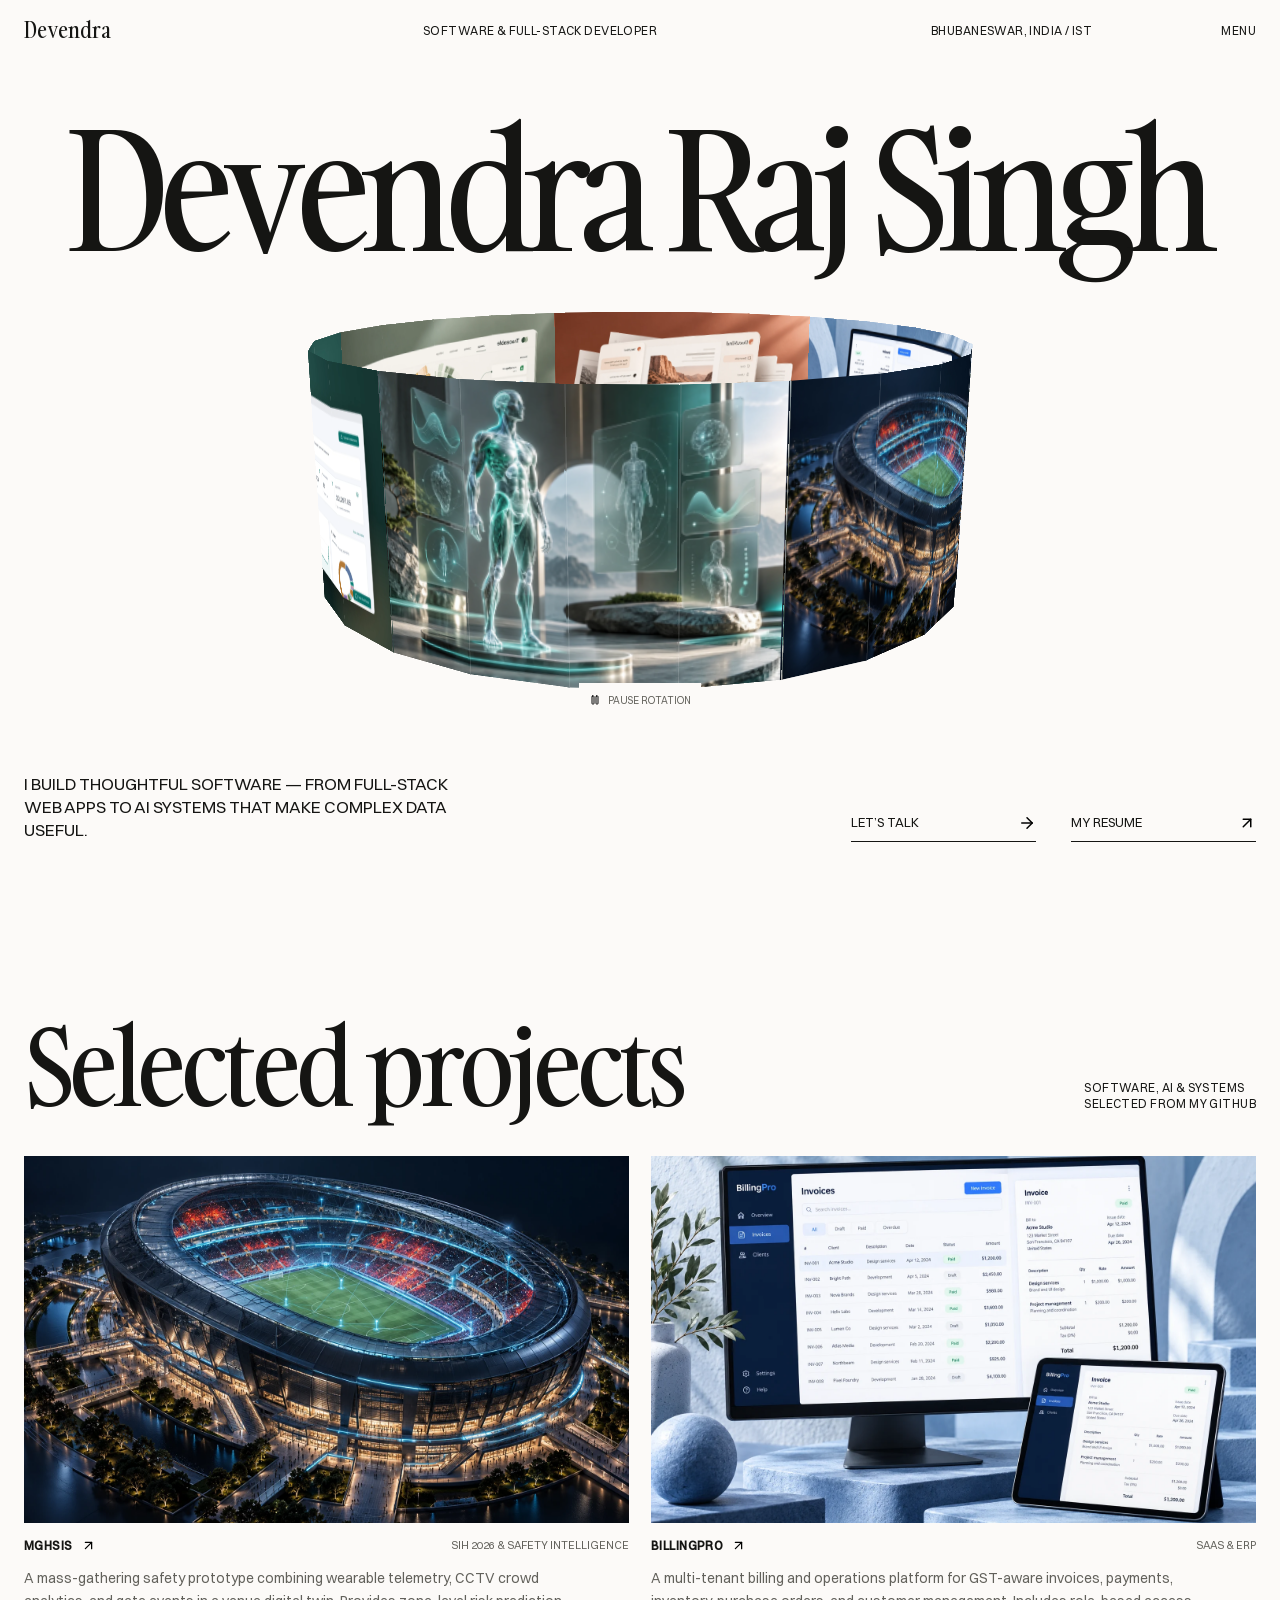
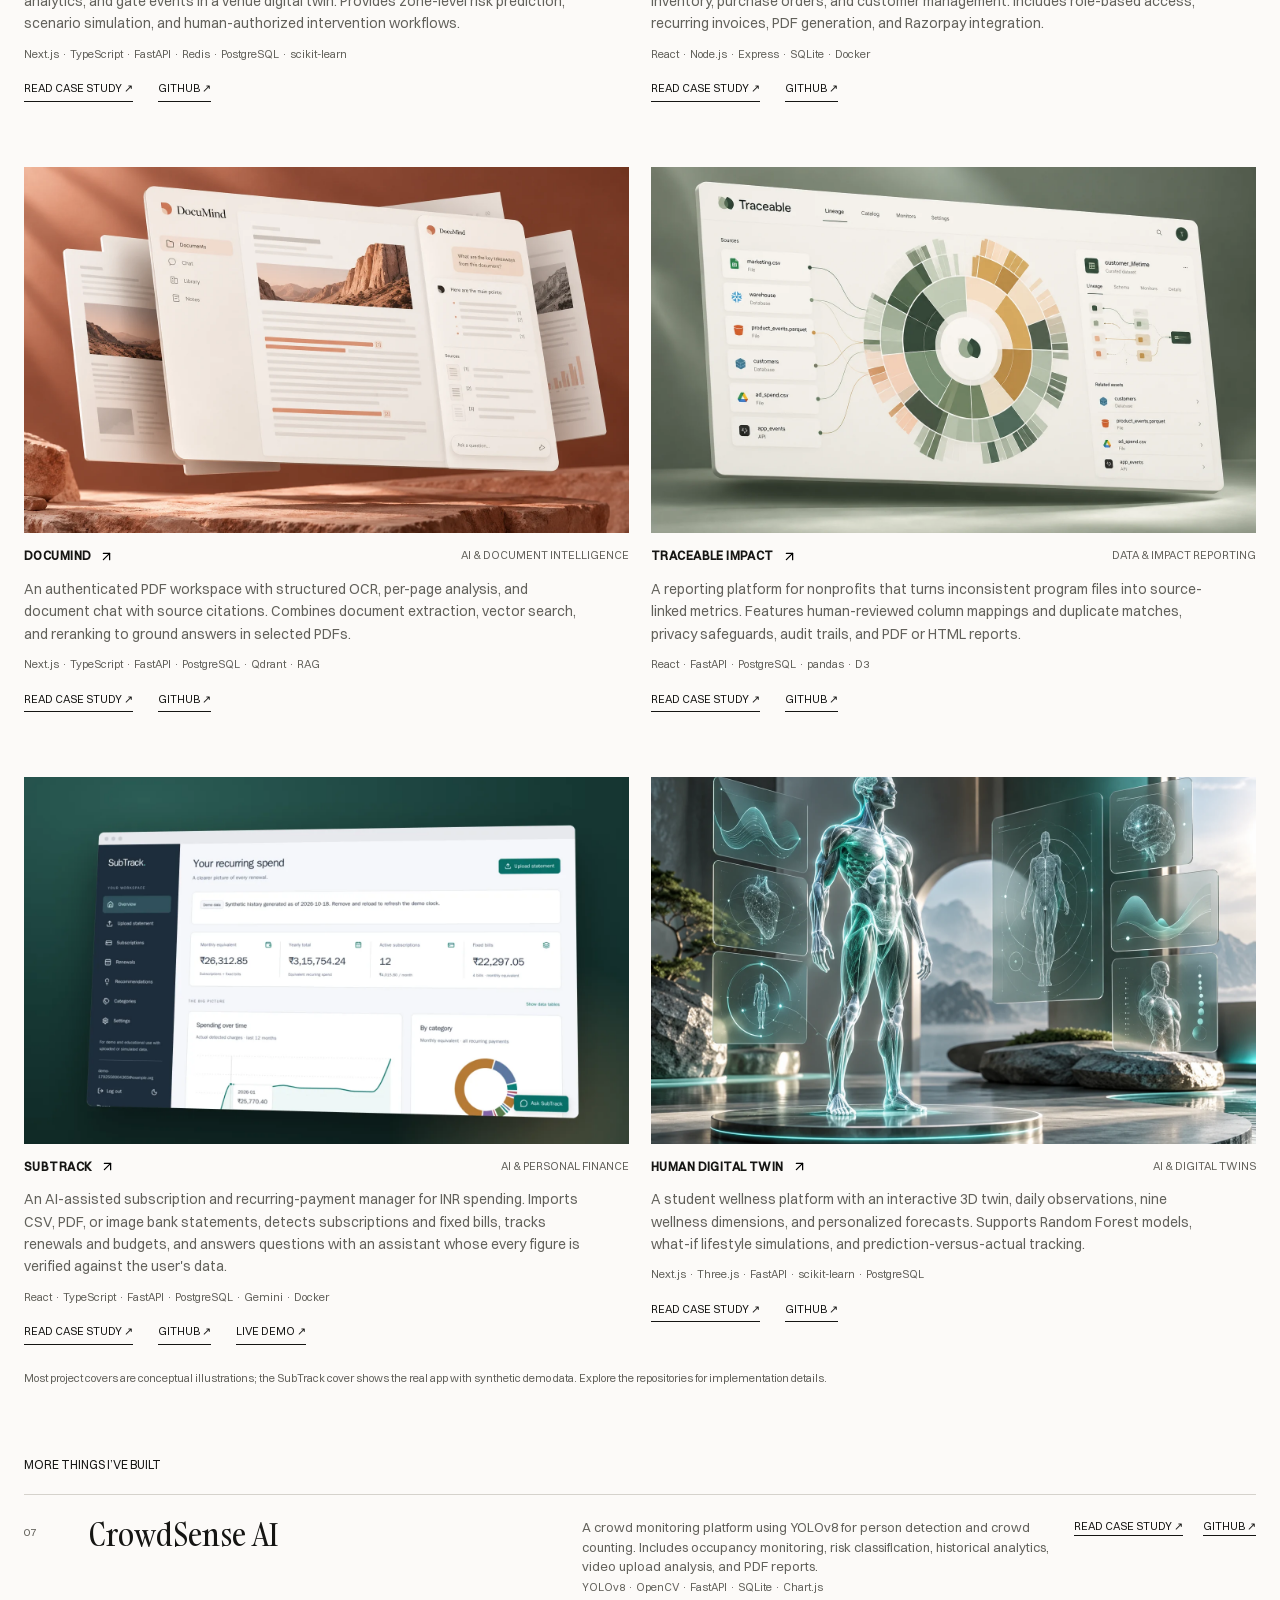
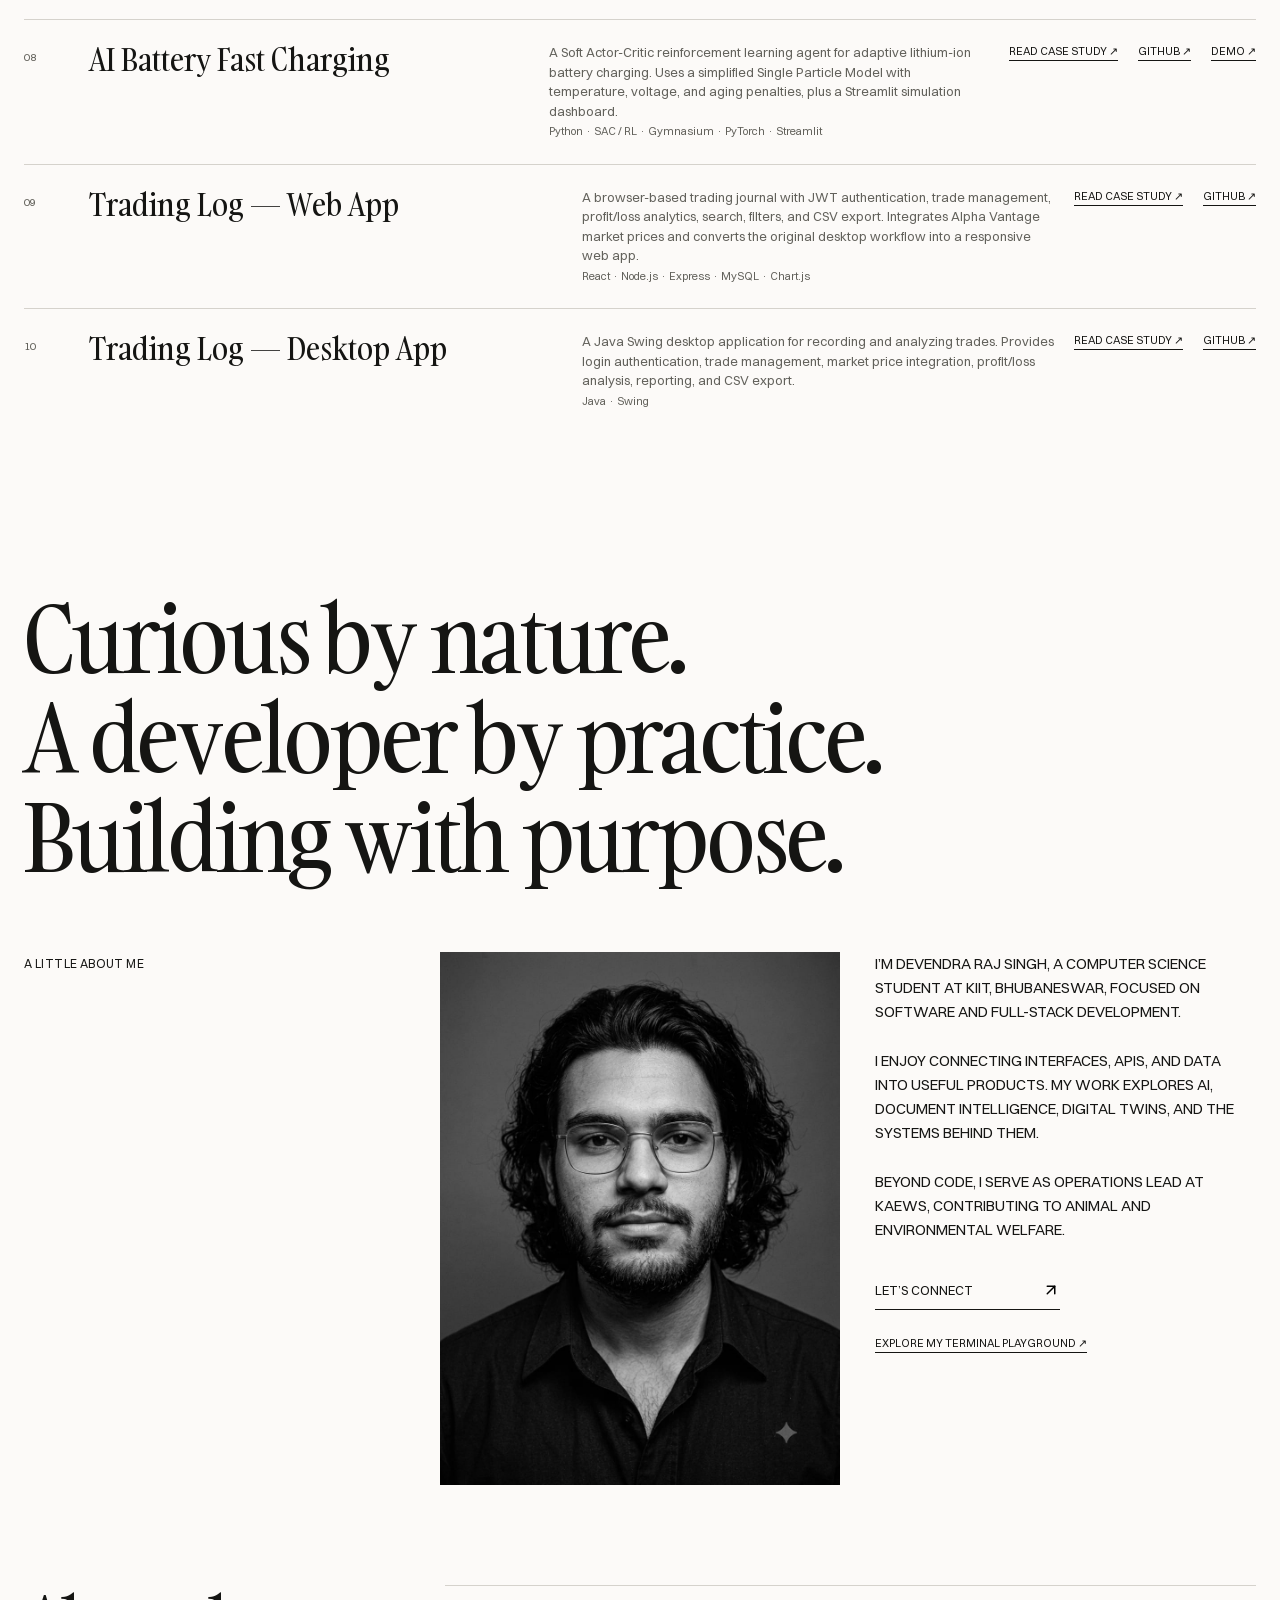
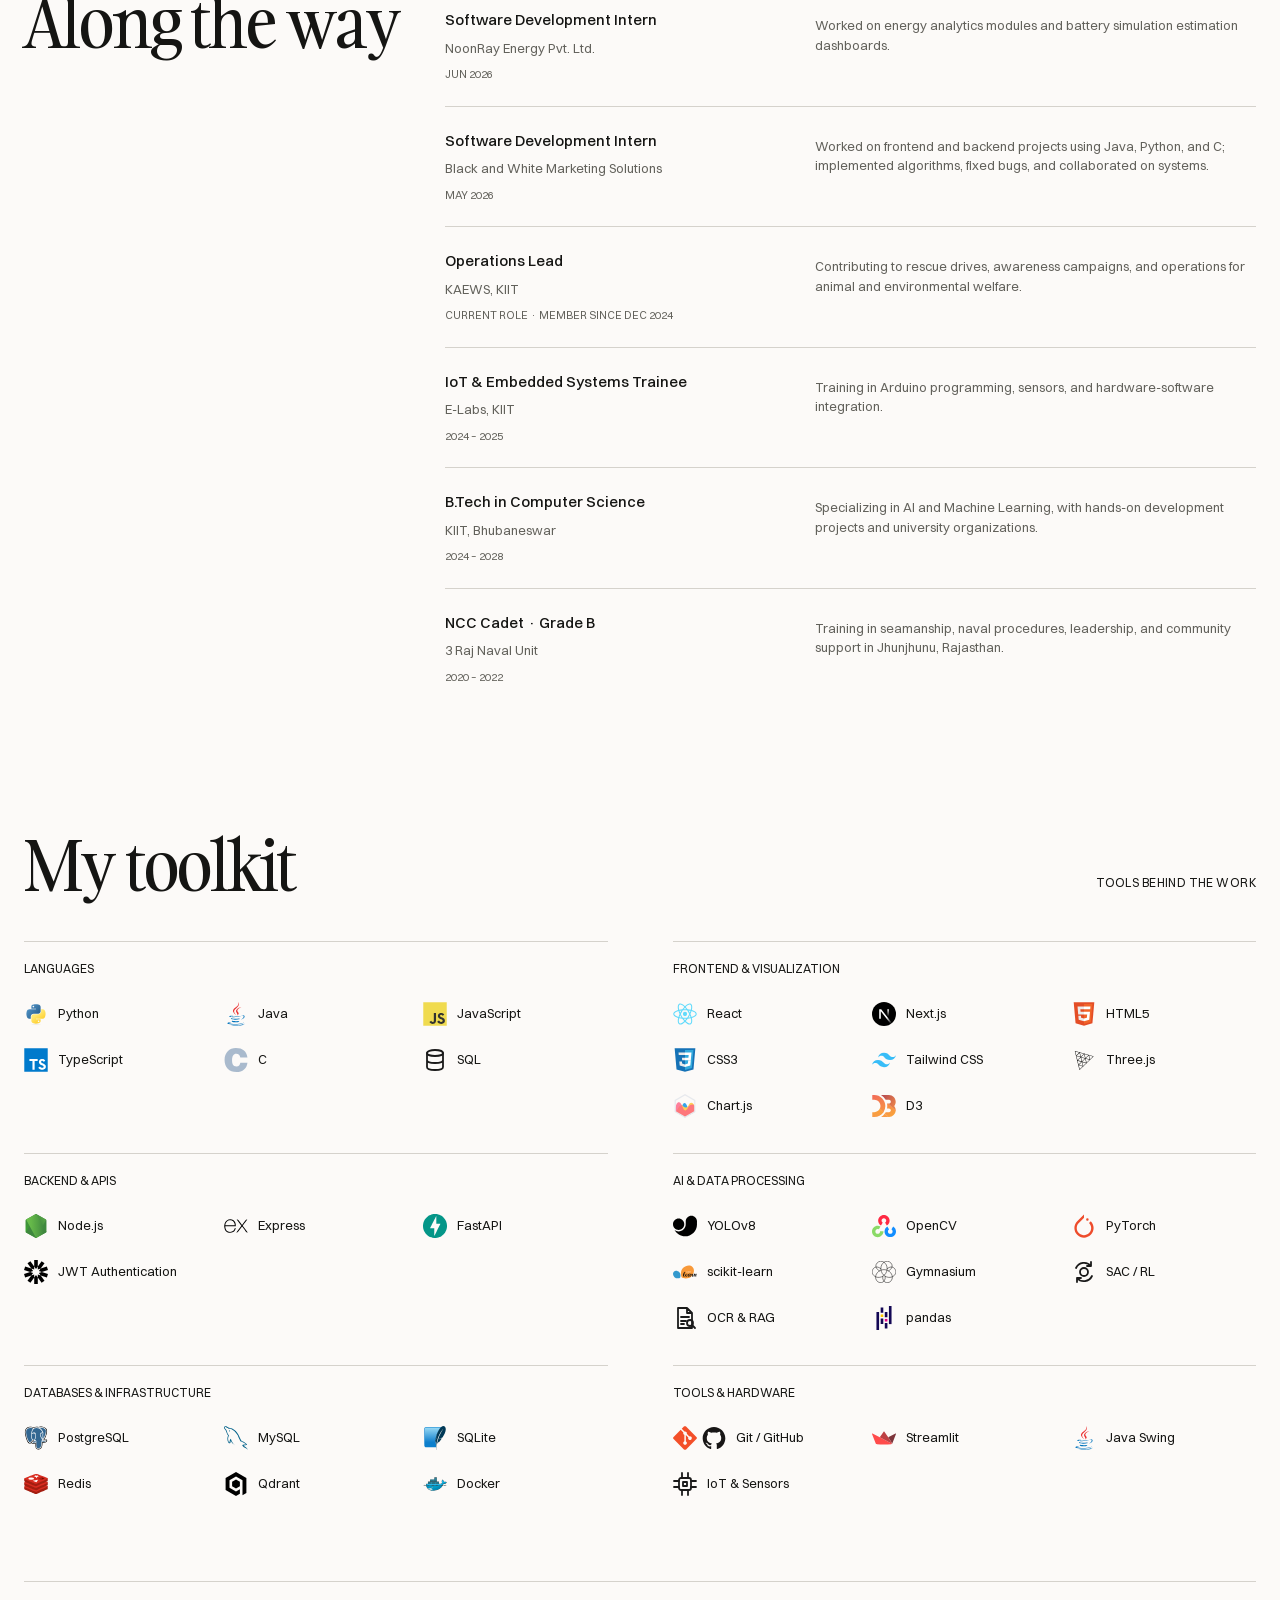
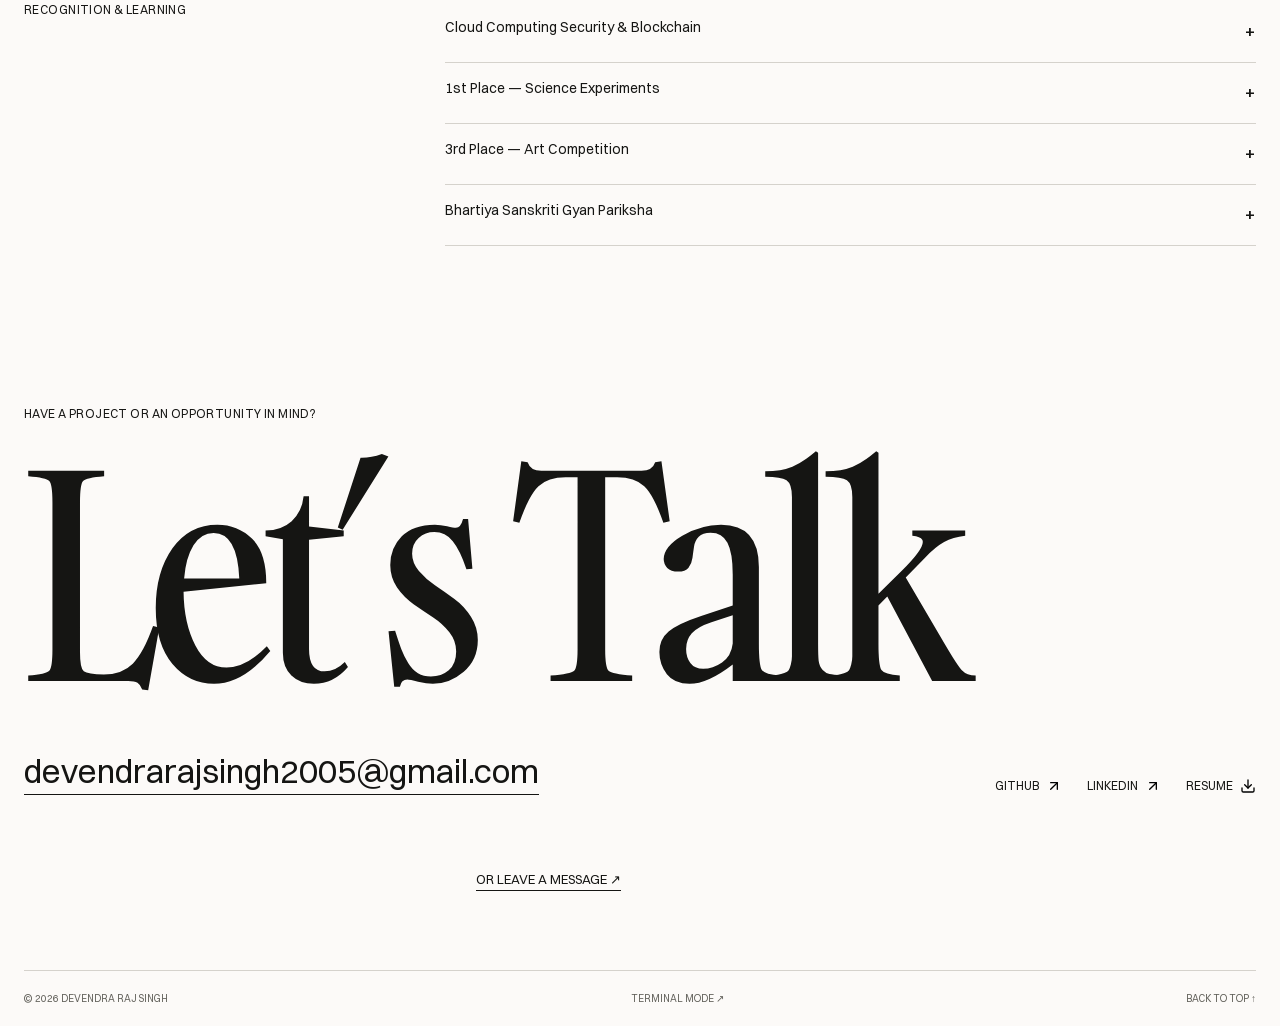
==== commit c238aa3b: "Add SubTrack project to portfolio and resume - Feature SubTrack (AI subscription and recurring payme" ====
--- a/index.html
+++ b/index.html
@@ -3,15 +3,16 @@
 <body><a class="skip" href="#main">Skip to content</a>
 <header class="site-header"><a class="wordmark" href="#home" aria-label="Devendra Raj Singh home">Devendra</a><span class="eyebrow">Software & full-stack developer</span><span class="eyebrow location">Bhubaneswar, India / IST</span><button class="menu-toggle" type="button" aria-expanded="false" aria-controls="menu-panel">MENU</button></header>
 <div class="menu-panel" id="menu-panel" hidden><nav aria-label="Main navigation"><a href="#home"><small>01</small>Home</a><a href="#projects"><small>02</small>Projects</a><a href="#about"><small>03</small>About</a><a href="#skills"><small>04</small>Skills</a><a href="#contact"><small>05</small>Contact</a></nav><div class="menu-footer"><a href="output/pdf/Devendra_Raj_Singh_Resume.pdf" target="_blank" rel="noopener">Download resume ↗</a><a href="mailto:devendrarajsingh2005@gmail.com">devendrarajsingh2005@gmail.com</a></div></div>
-<main id="main"><section class="hero" id="home" aria-labelledby="hero-title"><h1 id="hero-title">Devendra <span>Raj Singh</span></h1><div class="ring-stage" tabindex="0" role="group" aria-label="Rotating project artwork. Drag or use left and right arrow keys to rotate; space to pause."><div class="project-ring" aria-hidden="true"><div class="ring-slice" style="--angle:0deg;background-image:url('images/redesign/mghsis-cover.webp');background-position:0% center"></div><div class="ring-slice" style="--angle:15deg;background-image:url('images/redesign/mghsis-cover.webp');background-position:33.333333333333336% center"></div><div class="ring-slice" style="--angle:30deg;background-image:url('images/redesign/mghsis-cover.webp');background-position:66.66666666666667% center"></div><div class="ring-slice" style="--angle:45deg;background-image:url('images/redesign/mghsis-cover.webp');background-position:100% center"></div><div class="ring-slice" style="--angle:60deg;background-image:url('images/redesign/billingpro-cover.webp');background-position:0% center"></div><div class="ring-slice" style="--angle:75deg;background-image:url('images/redesign/billingpro-cover.webp');background-position:33.333333333333336% center"></div><div class="ring-slice" style="--angle:90deg;background-image:url('images/redesign/billingpro-cover.webp');background-position:66.66666666666667% center"></div><div class="ring-slice" style="--angle:105deg;background-image:url('images/redesign/billingpro-cover.webp');background-position:100% center"></div><div class="ring-slice" style="--angle:120deg;background-image:url('images/redesign/documind-cover.webp');background-position:0% center"></div><div class="ring-slice" style="--angle:135deg;background-image:url('images/redesign/documind-cover.webp');background-position:33.333333333333336% center"></div><div class="ring-slice" style="--angle:150deg;background-image:url('images/redesign/documind-cover.webp');background-position:66.66666666666667% center"></div><div class="ring-slice" style="--angle:165deg;background-image:url('images/redesign/documind-cover.webp');background-position:100% center"></div><div class="ring-slice" style="--angle:180deg;background-image:url('images/redesign/traceable-cover.webp');background-position:0% center"></div><div class="ring-slice" style="--angle:195deg;background-image:url('images/redesign/traceable-cover.webp');background-position:33.333333333333336% center"></div><div class="ring-slice" style="--angle:210deg;background-image:url('images/redesign/traceable-cover.webp');background-position:66.66666666666667% center"></div><div class="ring-slice" style="--angle:225deg;background-image:url('images/redesign/traceable-cover.webp');background-position:100% center"></div><div class="ring-slice" style="--angle:240deg;background-image:url('images/redesign/human-twin-cover.webp');background-position:0% center"></div><div class="ring-slice" style="--angle:255deg;background-image:url('images/redesign/human-twin-cover.webp');background-position:33.333333333333336% center"></div><div class="ring-slice" style="--angle:270deg;background-image:url('images/redesign/human-twin-cover.webp');background-position:66.66666666666667% center"></div><div class="ring-slice" style="--angle:285deg;background-image:url('images/redesign/human-twin-cover.webp');background-position:100% center"></div><div class="ring-slice" style="--angle:300deg;background-image:url('images/redesign/crowdsense-cover.webp');background-position:0% center"></div><div class="ring-slice" style="--angle:315deg;background-image:url('images/redesign/crowdsense-cover.webp');background-position:33.333333333333336% center"></div><div class="ring-slice" style="--angle:330deg;background-image:url('images/redesign/crowdsense-cover.webp');background-position:66.66666666666667% center"></div><div class="ring-slice" style="--angle:345deg;background-image:url('images/redesign/crowdsense-cover.webp');background-position:100% center"></div></div></div><div class="ring-bottom"><button type="button" class="motion-toggle" hidden><img src="images/icons/pause.svg" alt="" width="18" height="18"><span>Pause rotation</span></button></div><div class="hero-bottom"><p class="hero-intro">I build thoughtful software — from full-stack web apps to AI systems that make complex data useful.</p><div class="hero-actions"><a class="text-link" href="#contact">Let’s talk <img src="images/icons/arrow-right.svg" alt="" width="18" height="18"></a><a class="text-link" href="output/pdf/Devendra_Raj_Singh_Resume.pdf" target="_blank" rel="noopener">My resume <img src="images/icons/arrow-up-right.svg" alt="" width="18" height="18"></a></div></div></section>
+<main id="main"><section class="hero" id="home" aria-labelledby="hero-title"><h1 id="hero-title">Devendra <span>Raj Singh</span></h1><div class="ring-stage" tabindex="0" role="group" aria-label="Rotating project artwork. Drag or use left and right arrow keys to rotate; space to pause."><div class="project-ring" aria-hidden="true"><div class="ring-slice" style="--angle:0deg;background-image:url('images/redesign/mghsis-cover.webp');background-position:0% center"></div><div class="ring-slice" style="--angle:15deg;background-image:url('images/redesign/mghsis-cover.webp');background-position:33.333333333333336% center"></div><div class="ring-slice" style="--angle:30deg;background-image:url('images/redesign/mghsis-cover.webp');background-position:66.66666666666667% center"></div><div class="ring-slice" style="--angle:45deg;background-image:url('images/redesign/mghsis-cover.webp');background-position:100% center"></div><div class="ring-slice" style="--angle:60deg;background-image:url('images/redesign/billingpro-cover.webp');background-position:0% center"></div><div class="ring-slice" style="--angle:75deg;background-image:url('images/redesign/billingpro-cover.webp');background-position:33.333333333333336% center"></div><div class="ring-slice" style="--angle:90deg;background-image:url('images/redesign/billingpro-cover.webp');background-position:66.66666666666667% center"></div><div class="ring-slice" style="--angle:105deg;background-image:url('images/redesign/billingpro-cover.webp');background-position:100% center"></div><div class="ring-slice" style="--angle:120deg;background-image:url('images/redesign/documind-cover.webp');background-position:0% center"></div><div class="ring-slice" style="--angle:135deg;background-image:url('images/redesign/documind-cover.webp');background-position:33.333333333333336% center"></div><div class="ring-slice" style="--angle:150deg;background-image:url('images/redesign/documind-cover.webp');background-position:66.66666666666667% center"></div><div class="ring-slice" style="--angle:165deg;background-image:url('images/redesign/documind-cover.webp');background-position:100% center"></div><div class="ring-slice" style="--angle:180deg;background-image:url('images/redesign/traceable-cover.webp');background-position:0% center"></div><div class="ring-slice" style="--angle:195deg;background-image:url('images/redesign/traceable-cover.webp');background-position:33.333333333333336% center"></div><div class="ring-slice" style="--angle:210deg;background-image:url('images/redesign/traceable-cover.webp');background-position:66.66666666666667% center"></div><div class="ring-slice" style="--angle:225deg;background-image:url('images/redesign/traceable-cover.webp');background-position:100% center"></div><div class="ring-slice" style="--angle:240deg;background-image:url('images/redesign/subtrack-cover.webp');background-position:0% center"></div><div class="ring-slice" style="--angle:255deg;background-image:url('images/redesign/subtrack-cover.webp');background-position:33.333333333333336% center"></div><div class="ring-slice" style="--angle:270deg;background-image:url('images/redesign/subtrack-cover.webp');background-position:66.66666666666667% center"></div><div class="ring-slice" style="--angle:285deg;background-image:url('images/redesign/subtrack-cover.webp');background-position:100% center"></div><div class="ring-slice" style="--angle:300deg;background-image:url('images/redesign/human-twin-cover.webp');background-position:0% center"></div><div class="ring-slice" style="--angle:315deg;background-image:url('images/redesign/human-twin-cover.webp');background-position:33.333333333333336% center"></div><div class="ring-slice" style="--angle:330deg;background-image:url('images/redesign/human-twin-cover.webp');background-position:66.66666666666667% center"></div><div class="ring-slice" style="--angle:345deg;background-image:url('images/redesign/human-twin-cover.webp');background-position:100% center"></div></div></div><div class="ring-bottom"><button type="button" class="motion-toggle" hidden><img src="images/icons/pause.svg" alt="" width="18" height="18"><span>Pause rotation</span></button></div><div class="hero-bottom"><p class="hero-intro">I build thoughtful software — from full-stack web apps to AI systems that make complex data useful.</p><div class="hero-actions"><a class="text-link" href="#contact">Let’s talk <img src="images/icons/arrow-right.svg" alt="" width="18" height="18"></a><a class="text-link" href="output/pdf/Devendra_Raj_Singh_Resume.pdf" target="_blank" rel="noopener">My resume <img src="images/icons/arrow-up-right.svg" alt="" width="18" height="18"></a></div></div></section>
 <section class="section" id="projects" aria-labelledby="projects-title"><div class="section-top"><h2 id="projects-title">Selected projects</h2><span class="eyebrow">Software, AI & systems<br>Selected from my GitHub</span></div><div class="project-grid"><article class="project"><a class="project-image" href="case-studies/mghsis.html" aria-label="Read the MGHSIS case study"><img src="images/redesign/mghsis-cover.webp" alt="MGHSIS — illustrative project artwork" width="1536" height="1024" loading="lazy"></a><div class="project-caption"><h3 class="eyebrow"><a href="case-studies/mghsis.html">MGHSIS <img src="images/icons/arrow-up-right.svg" alt="" width="18" height="18"></a></h3><span class="project-category">SIH 2026 &amp; Safety Intelligence</span></div><p class="project-description">A mass-gathering safety prototype combining wearable telemetry, CCTV crowd analytics, and gate events in a venue digital twin. Provides zone-level risk prediction, scenario simulation, and human-authorized intervention workflows.</p><p class="project-tech">Next.js · TypeScript · FastAPI · Redis · PostgreSQL · scikit-learn</p><div class="project-links"><a href="case-studies/mghsis.html">Read case study ↗</a><a href="https://github.com/devendrarajsingh07/SIH2026-MGHSIS." target="_blank" rel="noopener noreferrer">GitHub ↗</a></div></article>
 <article class="project"><a class="project-image" href="case-studies/billingpro.html" aria-label="Read the BillingPro case study"><img src="images/redesign/billingpro-cover.webp" alt="BillingPro — illustrative project artwork" width="1536" height="1024" loading="lazy"></a><div class="project-caption"><h3 class="eyebrow"><a href="case-studies/billingpro.html">BillingPro <img src="images/icons/arrow-up-right.svg" alt="" width="18" height="18"></a></h3><span class="project-category">SaaS &amp; ERP</span></div><p class="project-description">A multi-tenant billing and operations platform for GST-aware invoices, payments, inventory, purchase orders, and customer management. Includes role-based access, recurring invoices, PDF generation, and Razorpay integration.</p><p class="project-tech">React · Node.js · Express · SQLite · Docker</p><div class="project-links"><a href="case-studies/billingpro.html">Read case study ↗</a><a href="https://github.com/devendrarajsingh07/billingpro-saas" target="_blank" rel="noopener noreferrer">GitHub ↗</a></div></article>
 <article class="project"><a class="project-image" href="case-studies/documind.html" aria-label="Read the DocuMind case study"><img src="images/redesign/documind-cover.webp" alt="DocuMind — illustrative project artwork" width="1536" height="1024" loading="lazy"></a><div class="project-caption"><h3 class="eyebrow"><a href="case-studies/documind.html">DocuMind <img src="images/icons/arrow-up-right.svg" alt="" width="18" height="18"></a></h3><span class="project-category">AI &amp; Document Intelligence</span></div><p class="project-description">An authenticated PDF workspace with structured OCR, per-page analysis, and document chat with source citations. Combines document extraction, vector search, and reranking to ground answers in selected PDFs.</p><p class="project-tech">Next.js · TypeScript · FastAPI · PostgreSQL · Qdrant · RAG</p><div class="project-links"><a href="case-studies/documind.html">Read case study ↗</a><a href="https://github.com/devendrarajsingh07/Pdf-with-Ai-Rag" target="_blank" rel="noopener noreferrer">GitHub ↗</a></div></article>
 <article class="project"><a class="project-image" href="case-studies/traceable.html" aria-label="Read the Traceable Impact case study"><img src="images/redesign/traceable-cover.webp" alt="Traceable Impact — illustrative project artwork" width="1536" height="1024" loading="lazy"></a><div class="project-caption"><h3 class="eyebrow"><a href="case-studies/traceable.html">Traceable Impact <img src="images/icons/arrow-up-right.svg" alt="" width="18" height="18"></a></h3><span class="project-category">Data &amp; Impact Reporting</span></div><p class="project-description">A reporting platform for nonprofits that turns inconsistent program files into source-linked metrics. Features human-reviewed column mappings and duplicate matches, privacy safeguards, audit trails, and PDF or HTML reports.</p><p class="project-tech">React · FastAPI · PostgreSQL · pandas · D3</p><div class="project-links"><a href="case-studies/traceable.html">Read case study ↗</a><a href="https://github.com/devendrarajsingh07/Traceable-impact-reporting-" target="_blank" rel="noopener noreferrer">GitHub ↗</a></div></article>
-<article class="project"><a class="project-image" href="case-studies/human-digital-twin.html" aria-label="Read the Human Digital Twin case study"><img src="images/redesign/human-twin-cover.webp" alt="Human Digital Twin — illustrative project artwork" width="1536" height="1024" loading="lazy"></a><div class="project-caption"><h3 class="eyebrow"><a href="case-studies/human-digital-twin.html">Human Digital Twin <img src="images/icons/arrow-up-right.svg" alt="" width="18" height="18"></a></h3><span class="project-category">AI &amp; Digital Twins</span></div><p class="project-description">A student wellness platform with an interactive 3D twin, daily observations, nine wellness dimensions, and personalized forecasts. Supports Random Forest models, what-if lifestyle simulations, and prediction-versus-actual tracking.</p><p class="project-tech">Next.js · Three.js · FastAPI · scikit-learn · PostgreSQL</p><div class="project-links"><a href="case-studies/human-digital-twin.html">Read case study ↗</a><a href="https://github.com/devendrarajsingh07/Human-Digital-Twin0.1" target="_blank" rel="noopener noreferrer">GitHub ↗</a></div></article>
-<article class="project"><a class="project-image" href="case-studies/crowdsense.html" aria-label="Read the CrowdSense AI case study"><img src="images/redesign/crowdsense-cover.webp" alt="CrowdSense AI — illustrative project artwork" width="1536" height="1024" loading="lazy"></a><div class="project-caption"><h3 class="eyebrow"><a href="case-studies/crowdsense.html">CrowdSense AI <img src="images/icons/arrow-up-right.svg" alt="" width="18" height="18"></a></h3><span class="project-category">Computer Vision &amp; Analytics</span></div><p class="project-description">A crowd monitoring platform using YOLOv8 for person detection and crowd counting. Includes occupancy monitoring, risk classification, historical analytics, video upload analysis, and PDF reports.</p><p class="project-tech">YOLOv8 · OpenCV · FastAPI · SQLite · Chart.js</p><div class="project-links"><a href="case-studies/crowdsense.html">Read case study ↗</a><a href="https://github.com/devendrarajsingh07/CrowdSense-AI" target="_blank" rel="noopener noreferrer">GitHub ↗</a></div></article></div><p class="art-note">Project covers are conceptual illustrations. Explore the repositories for implementation details.</p><div class="more-projects"><h3>More things I’ve built</h3><article class="archive-project"><span class="number">07</span><h3><a href="case-studies/battery-fast-charging.html" aria-label="Read the AI Battery Fast Charging case study">AI Battery Fast Charging</a></h3><p>A Soft Actor-Critic reinforcement learning agent for adaptive lithium-ion battery charging. Uses a simplified Single Particle Model with temperature, voltage, and aging penalties, plus a Streamlit simulation dashboard.<br><span class="project-tech">Python · SAC / RL · Gymnasium · PyTorch · Streamlit</span></p><div class="archive-links"><a href="case-studies/battery-fast-charging.html">Read case study ↗</a><a href="https://github.com/devendrarajsingh07/AI_Battery_Fast_Charging" target="_blank" rel="noopener noreferrer">GitHub ↗</a><a href="https://devrajsingh07.streamlit.app" target="_blank" rel="noopener noreferrer">Demo ↗</a></div></article>
-<article class="archive-project"><span class="number">08</span><h3><a href="case-studies/trading-log-web.html" aria-label="Read the Trading Log — Web App case study">Trading Log — Web App</a></h3><p>A browser-based trading journal with JWT authentication, trade management, profit/loss analytics, search, filters, and CSV export. Integrates Alpha Vantage market prices and converts the original desktop workflow into a responsive web app.<br><span class="project-tech">React · Node.js · Express · MySQL · Chart.js</span></p><div class="archive-links"><a href="case-studies/trading-log-web.html">Read case study ↗</a><a href="https://github.com/devendrarajsingh07/Trading-Log-Management-System-using-JS" target="_blank" rel="noopener noreferrer">GitHub ↗</a></div></article>
-<article class="archive-project"><span class="number">09</span><h3><a href="case-studies/trading-log-desktop.html" aria-label="Read the Trading Log — Desktop App case study">Trading Log — Desktop App</a></h3><p>A Java Swing desktop application for recording and analyzing trades. Provides login authentication, trade management, market price integration, profit/loss analysis, reporting, and CSV export.<br><span class="project-tech">Java · Swing</span></p><div class="archive-links"><a href="case-studies/trading-log-desktop.html">Read case study ↗</a><a href="https://github.com/devendrarajsingh07/Trading-Log-Management-System" target="_blank" rel="noopener noreferrer">GitHub ↗</a></div></article></div></section>
+<article class="project"><a class="project-image" href="case-studies/subtrack.html" aria-label="Read the SubTrack case study"><img src="images/redesign/subtrack-cover.webp" alt="SubTrack dashboard showing recurring spend, renewals, and category totals from synthetic demo data" width="1536" height="1024" loading="lazy"></a><div class="project-caption"><h3 class="eyebrow"><a href="case-studies/subtrack.html">SubTrack <img src="images/icons/arrow-up-right.svg" alt="" width="18" height="18"></a></h3><span class="project-category">AI &amp; Personal Finance</span></div><p class="project-description">An AI-assisted subscription and recurring-payment manager for INR spending. Imports CSV, PDF, or image bank statements, detects subscriptions and fixed bills, tracks renewals and budgets, and answers questions with an assistant whose every figure is verified against the user's data.</p><p class="project-tech">React · TypeScript · FastAPI · PostgreSQL · Gemini · Docker</p><div class="project-links"><a href="case-studies/subtrack.html">Read case study ↗</a><a href="https://github.com/devendrarajsingh07/AI-Powered-Subscription-Recurring-Payment-Manager" target="_blank" rel="noopener noreferrer">GitHub ↗</a><a href="https://ai-powered-subscription-recurring-p.vercel.app" target="_blank" rel="noopener noreferrer">Live demo ↗</a></div></article>
+<article class="project"><a class="project-image" href="case-studies/human-digital-twin.html" aria-label="Read the Human Digital Twin case study"><img src="images/redesign/human-twin-cover.webp" alt="Human Digital Twin — illustrative project artwork" width="1536" height="1024" loading="lazy"></a><div class="project-caption"><h3 class="eyebrow"><a href="case-studies/human-digital-twin.html">Human Digital Twin <img src="images/icons/arrow-up-right.svg" alt="" width="18" height="18"></a></h3><span class="project-category">AI &amp; Digital Twins</span></div><p class="project-description">A student wellness platform with an interactive 3D twin, daily observations, nine wellness dimensions, and personalized forecasts. Supports Random Forest models, what-if lifestyle simulations, and prediction-versus-actual tracking.</p><p class="project-tech">Next.js · Three.js · FastAPI · scikit-learn · PostgreSQL</p><div class="project-links"><a href="case-studies/human-digital-twin.html">Read case study ↗</a><a href="https://github.com/devendrarajsingh07/Human-Digital-Twin0.1" target="_blank" rel="noopener noreferrer">GitHub ↗</a></div></article></div><p class="art-note">Most project covers are conceptual illustrations; the SubTrack cover shows the real app with synthetic demo data. Explore the repositories for implementation details.</p><div class="more-projects"><h3>More things I’ve built</h3><article class="archive-project"><span class="number">07</span><h3><a href="case-studies/crowdsense.html" aria-label="Read the CrowdSense AI case study">CrowdSense AI</a></h3><p>A crowd monitoring platform using YOLOv8 for person detection and crowd counting. Includes occupancy monitoring, risk classification, historical analytics, video upload analysis, and PDF reports.<br><span class="project-tech">YOLOv8 · OpenCV · FastAPI · SQLite · Chart.js</span></p><div class="archive-links"><a href="case-studies/crowdsense.html">Read case study ↗</a><a href="https://github.com/devendrarajsingh07/CrowdSense-AI" target="_blank" rel="noopener noreferrer">GitHub ↗</a></div></article>
+<article class="archive-project"><span class="number">08</span><h3><a href="case-studies/battery-fast-charging.html" aria-label="Read the AI Battery Fast Charging case study">AI Battery Fast Charging</a></h3><p>A Soft Actor-Critic reinforcement learning agent for adaptive lithium-ion battery charging. Uses a simplified Single Particle Model with temperature, voltage, and aging penalties, plus a Streamlit simulation dashboard.<br><span class="project-tech">Python · SAC / RL · Gymnasium · PyTorch · Streamlit</span></p><div class="archive-links"><a href="case-studies/battery-fast-charging.html">Read case study ↗</a><a href="https://github.com/devendrarajsingh07/AI_Battery_Fast_Charging" target="_blank" rel="noopener noreferrer">GitHub ↗</a><a href="https://devrajsingh07.streamlit.app" target="_blank" rel="noopener noreferrer">Demo ↗</a></div></article>
+<article class="archive-project"><span class="number">09</span><h3><a href="case-studies/trading-log-web.html" aria-label="Read the Trading Log — Web App case study">Trading Log — Web App</a></h3><p>A browser-based trading journal with JWT authentication, trade management, profit/loss analytics, search, filters, and CSV export. Integrates Alpha Vantage market prices and converts the original desktop workflow into a responsive web app.<br><span class="project-tech">React · Node.js · Express · MySQL · Chart.js</span></p><div class="archive-links"><a href="case-studies/trading-log-web.html">Read case study ↗</a><a href="https://github.com/devendrarajsingh07/Trading-Log-Management-System-using-JS" target="_blank" rel="noopener noreferrer">GitHub ↗</a></div></article>
+<article class="archive-project"><span class="number">10</span><h3><a href="case-studies/trading-log-desktop.html" aria-label="Read the Trading Log — Desktop App case study">Trading Log — Desktop App</a></h3><p>A Java Swing desktop application for recording and analyzing trades. Provides login authentication, trade management, market price integration, profit/loss analysis, reporting, and CSV export.<br><span class="project-tech">Java · Swing</span></p><div class="archive-links"><a href="case-studies/trading-log-desktop.html">Read case study ↗</a><a href="https://github.com/devendrarajsingh07/Trading-Log-Management-System" target="_blank" rel="noopener noreferrer">GitHub ↗</a></div></article></div></section>
 <section class="section about" id="about" aria-labelledby="about-title"><h2 class="about-heading" id="about-title">Curious by nature.<br>A developer by practice.<br>Building with purpose.</h2><div class="about-layout"><p class="eyebrow about-label">A little about me</p><img class="portrait" src="images/devendra-portrait.jpeg" alt="Portrait of Devendra Raj Singh" width="896" height="1200" loading="lazy"><div class="about-copy"><p>I’m Devendra Raj Singh, a Computer Science student at KIIT, Bhubaneswar, focused on software and full-stack development.</p><p>I enjoy connecting interfaces, APIs, and data into useful products. My work explores AI, document intelligence, digital twins, and the systems behind them.</p><p>Beyond code, I serve as Operations Lead at KAEWS, contributing to animal and environmental welfare.</p><a class="text-link" href="mailto:devendrarajsingh2005@gmail.com">Let’s connect <img src="images/icons/arrow-up-right.svg" alt="" width="18" height="18"></a><a class="small-link" href="terminal.html">Explore my terminal playground ↗</a></div></div><div class="experience"><h2>Along the way</h2><div><article class="experience-entry"><div><h3>Software Development Intern</h3><p>NoonRay Energy Pvt. Ltd.</p><time>Jun 2026</time></div><p>Worked on energy analytics modules and battery simulation estimation dashboards.</p></article><article class="experience-entry"><div><h3>Software Development Intern</h3><p>Black and White Marketing Solutions</p><time>May 2026</time></div><p>Worked on frontend and backend projects using Java, Python, and C; implemented algorithms, fixed bugs, and collaborated on systems.</p></article><article class="experience-entry"><div><h3>Operations Lead</h3><p>KAEWS, KIIT</p><time>Current role · Member since Dec 2024</time></div><p>Contributing to rescue drives, awareness campaigns, and operations for animal and environmental welfare.</p></article><article class="experience-entry"><div><h3>IoT &amp; Embedded Systems Trainee</h3><p>E-Labs, KIIT</p><time>2024 – 2025</time></div><p>Training in Arduino programming, sensors, and hardware-software integration.</p></article><article class="experience-entry"><div><h3>B.Tech in Computer Science</h3><p>KIIT, Bhubaneswar</p><time>2024 – 2028</time></div><p>Specializing in AI and Machine Learning, with hands-on development projects and university organizations.</p></article><article class="experience-entry"><div><h3>NCC Cadet · Grade B</h3><p>3 Raj Naval Unit</p><time>2020 – 2022</time></div><p>Training in seamanship, naval procedures, leadership, and community support in Jhunjhunu, Rajasthan.</p></article></div></div></section>
 <section class="section skills" id="skills" aria-labelledby="skills-title"><div class="section-top"><h2 id="skills-title">My toolkit</h2><p class="eyebrow">Tools behind the work</p></div><div class="skills-grid-groups"><div class="skill-group"><h3>Languages</h3><div class="skills-grid">
                     <span class="skill-badge"><img class="skill-icon" src="images/skills/python.svg" alt="" aria-hidden="true" width="24" height="24" loading="lazy"><span>Python</span></span>
